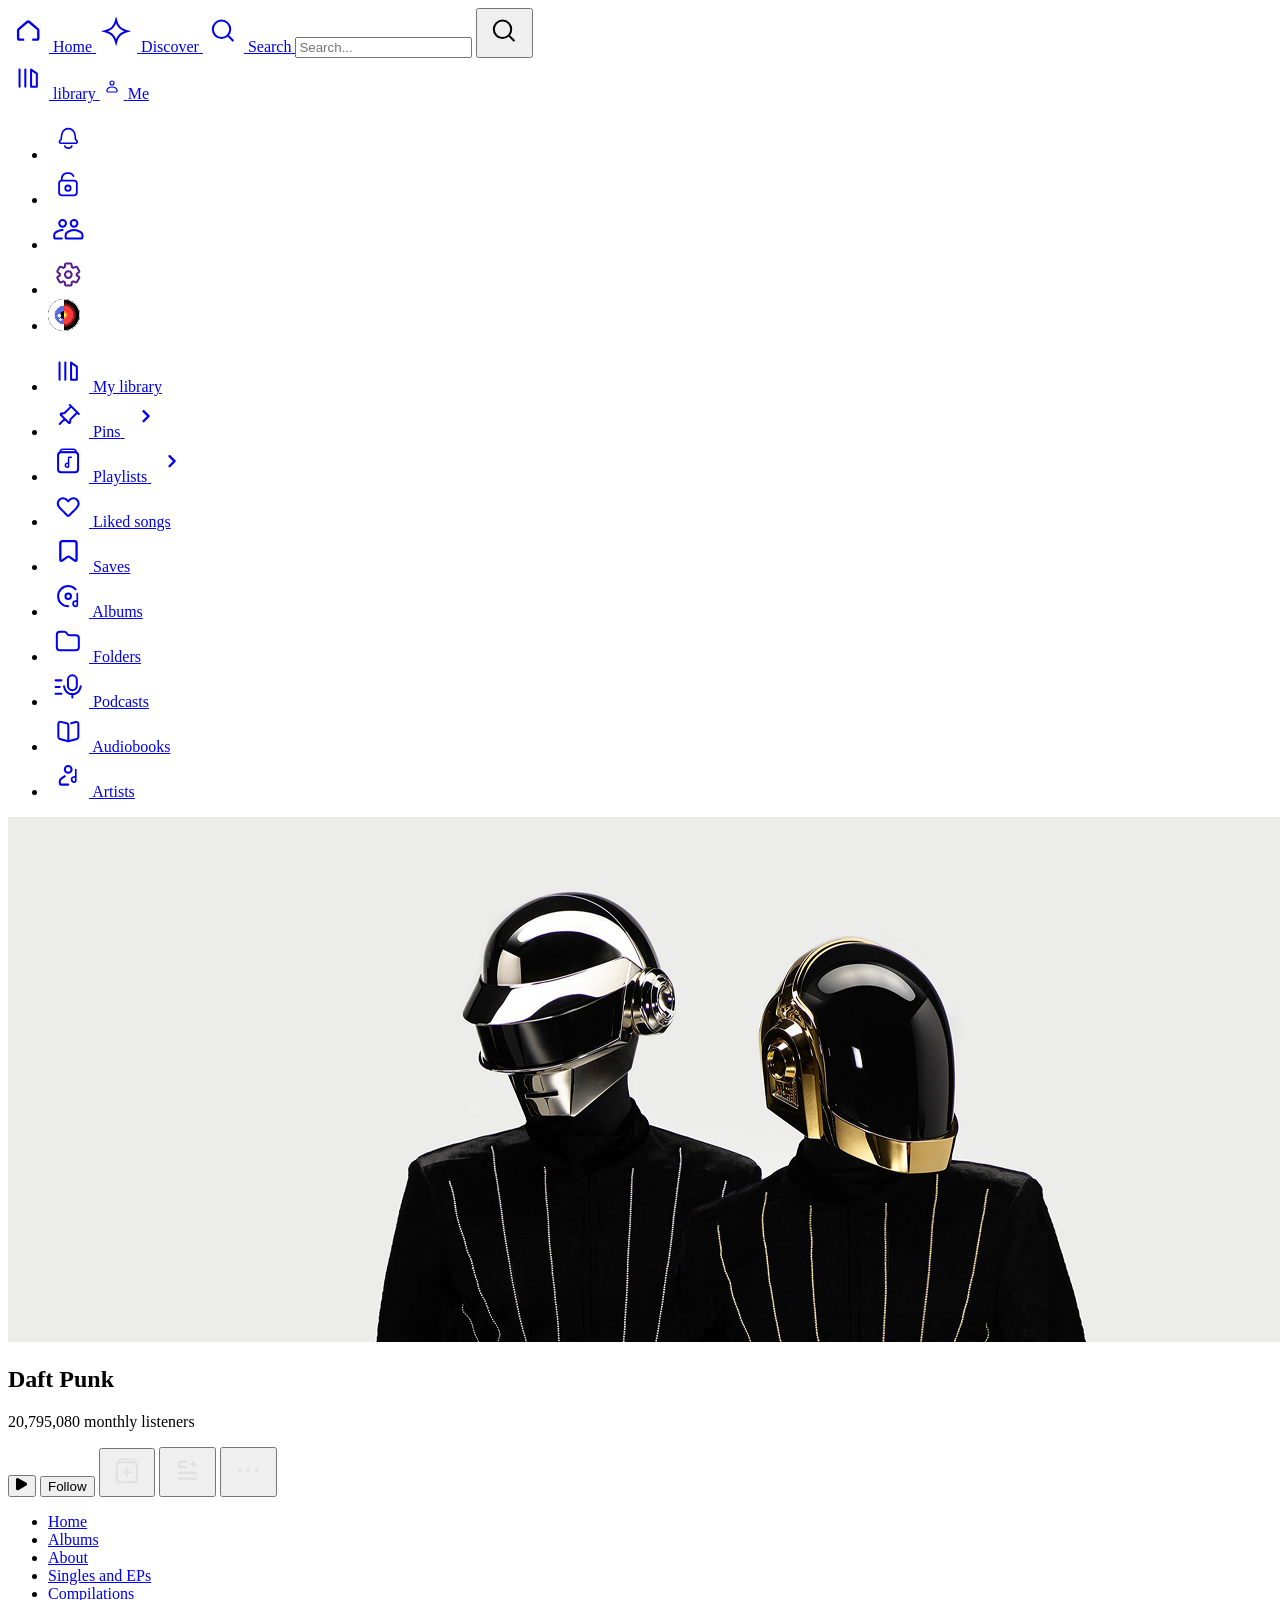
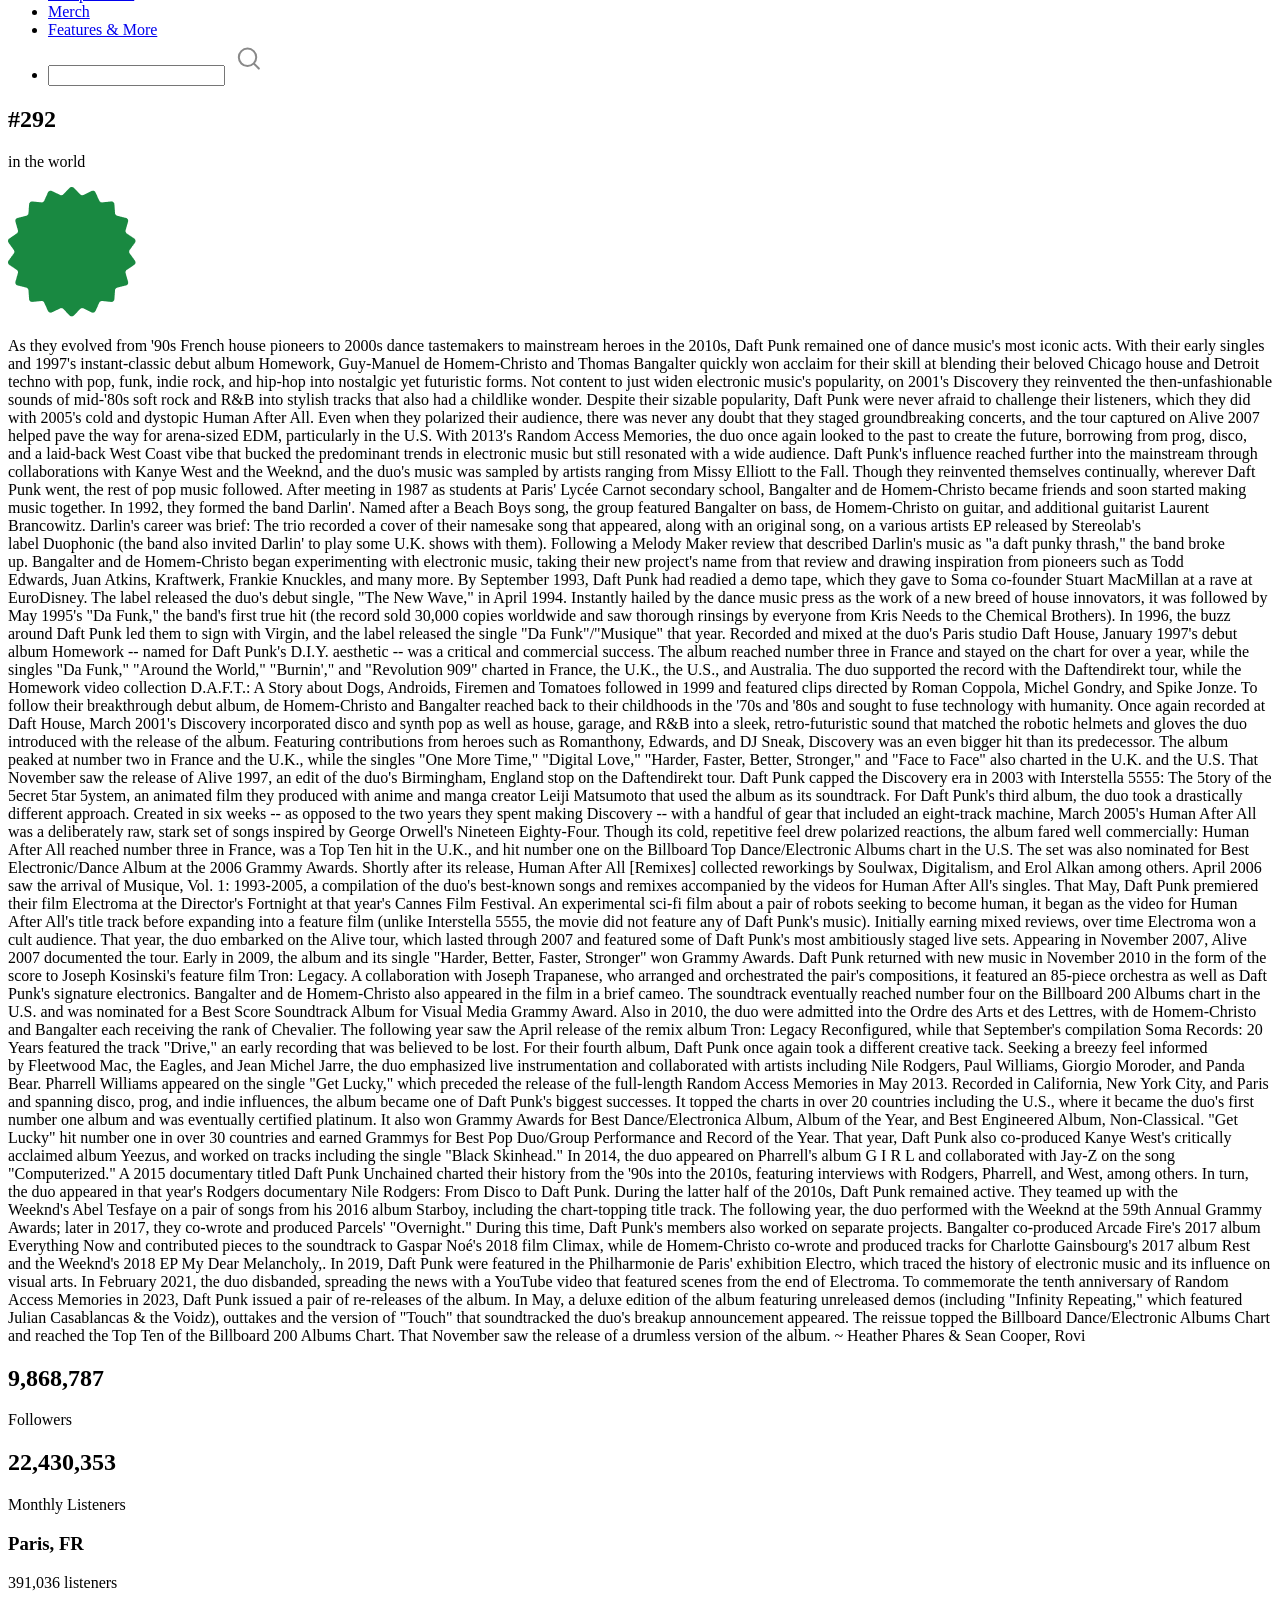
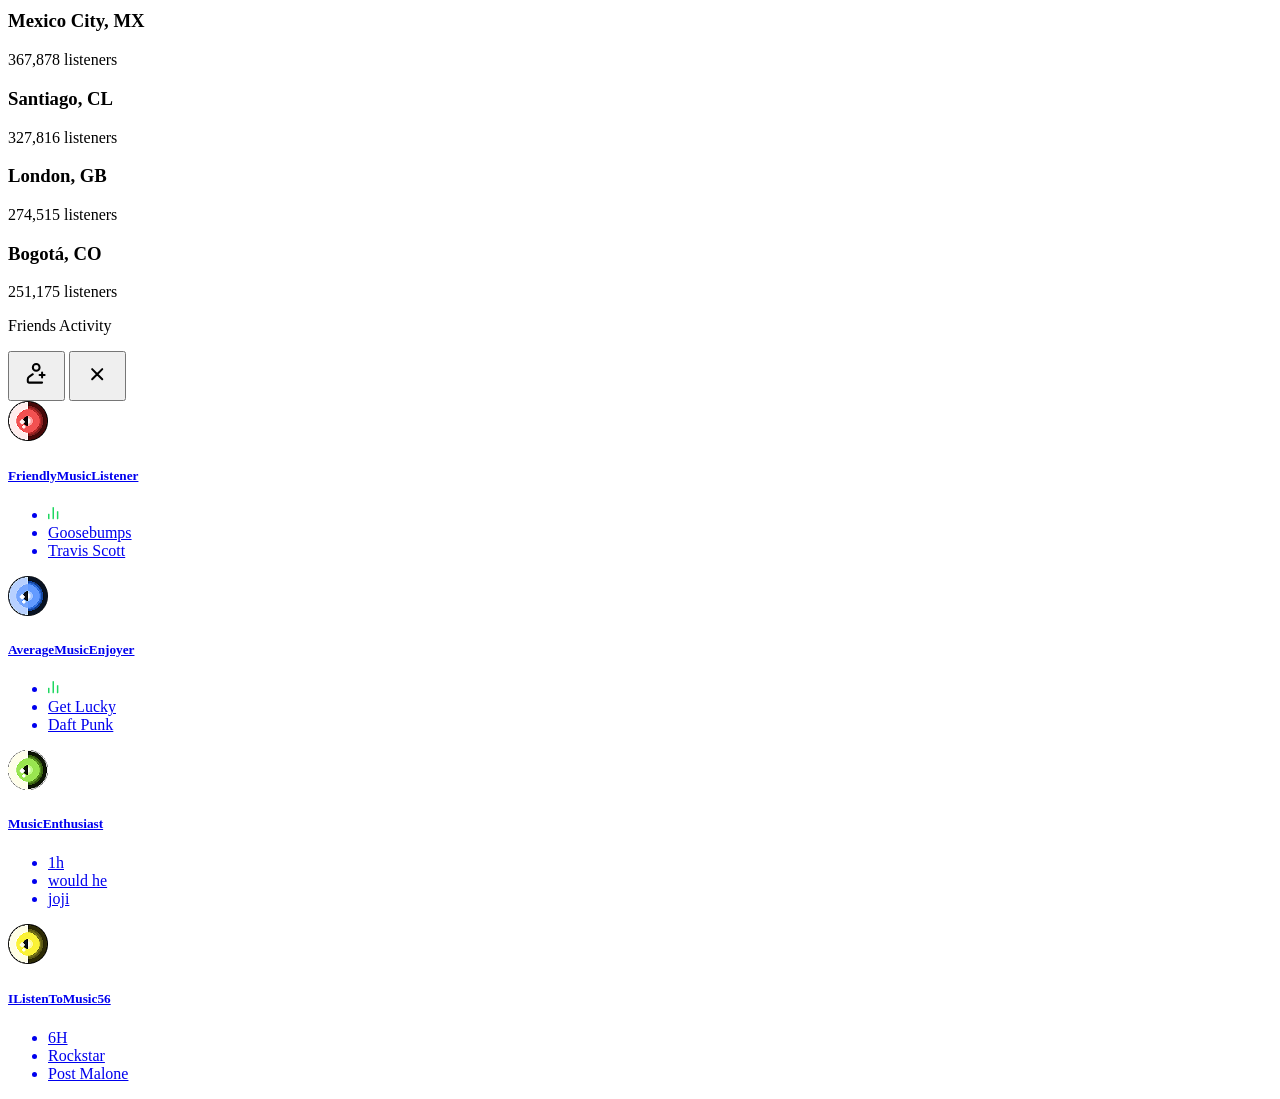
==== html/aboutartist.html @ c4fe7182 "feat: finished version of the artist page" ====
<!doctype html>
<html lang="en">
  <head>
    <meta charset="UTF-8" />
    <meta name="viewport" content="width=device-width, initial-scale=1.0" />
    <link rel="stylesheet" href="../css/styles.css" />
    <title>BugBusters-fy</title>
  </head>
  <body>
    <div class="pageLayout">
      <!-- *========header content start======= -->
      <header class="header">
        <nav class="header-wrapper">
          <div class="header-nav">
            <a class="active" href="../index.html">
              <svg
                width="41"
                height="41"
                viewBox="0 0 41 41"
                fill="none"
                xmlns="http://www.w3.org/2000/svg"
              >
                <path
                  d="M25.2567 28.6251H28.6243C29.5542 28.6251 30.308 27.8713 30.308 26.9414V19.4329C30.308 18.9376 30.09 18.4674 29.7119 18.1475L21.293 11.0238C20.6652 10.4926 19.7455 10.4926 19.1177 11.0238L10.6988 18.1475C10.3207 18.4674 10.1026 18.9376 10.1026 19.4329V26.9414C10.1026 27.8713 10.8565 28.6251 11.7864 28.6251H15.154"
                  stroke="currentColor"
                  stroke-width="2.3573"
                  stroke-linecap="round"
                  stroke-linejoin="round"
                />
              </svg>
              <span>Home</span>
            </a>
            <a href="#">
              <svg
                width="41"
                height="41"
                viewBox="0 0 41 41"
                fill="none"
                xmlns="http://www.w3.org/2000/svg"
              >
                <path
                  d="M20.5903 10.8229C21.8159 15.1881 25.2271 18.5993 29.5923 19.8249L31.3872 20.3288L29.5923 20.8327C25.2271 22.0583 21.8159 25.4695 20.5903 29.8346L20.0864 31.6296L19.5825 29.8346C18.357 25.4695 14.9457 22.0583 10.5806 20.8327L8.78564 20.3288L10.5806 19.8249C14.9457 18.5993 18.357 15.1881 19.5825 10.8229L20.0864 9.028L20.5903 10.8229Z"
                  stroke="currentColor"
                  stroke-width="2"
                />
              </svg>
              <span>Discover</span>
            </a>
            <a id="searchbar" class="searchbar" href="#">
              <svg
                width="41"
                height="41"
                viewBox="0 0 41 41"
                fill="none"
                xmlns="http://www.w3.org/2000/svg"
              >
                <path
                  d="M24.7356 24.3607C26.2732 22.7923 27.2213 20.6437 27.2213 18.2738C27.2213 13.4713 23.3281 9.57812 18.5256 9.57812C13.7232 9.57812 9.82999 13.4713 9.82999 18.2738C9.82999 23.0763 13.7232 26.9694 18.5256 26.9694C20.9582 26.9694 23.1574 25.9706 24.7356 24.3607ZM24.7356 24.3607L29.83 29.5781"
                  stroke="currentColor"
                  stroke-width="2.02054"
                  stroke-linecap="round"
                />
              </svg>

              <span class="mobile-search">Search</span>
            </a>

            <a id="searchbar-deskt" class="searchbar-deskt">
              <input
                id="search"
                name="search"
                type="search"
                placeholder="Search..."
              />
              <button class="search-button" type="button">
                <svg
                  width="41"
                  height="41"
                  viewBox="0 0 41 41"
                  fill="none"
                  xmlns="http://www.w3.org/2000/svg"
                >
                  <path
                    d="M24.7356 24.3607C26.2732 22.7923 27.2213 20.6437 27.2213 18.2738C27.2213 13.4713 23.3281 9.57812 18.5256 9.57812C13.7232 9.57812 9.82999 13.4713 9.82999 18.2738C9.82999 23.0763 13.7232 26.9694 18.5256 26.9694C20.9582 26.9694 23.1574 25.9706 24.7356 24.3607ZM24.7356 24.3607L29.83 29.5781"
                    stroke="currentColor"
                    stroke-width="2.02054"
                    stroke-linecap="round"
                  />
                </svg>
              </button>
            </a>
          </div>

          <div class="user-menu">
            <a class="library" href="#">
              <svg
                width="41"
                height="41"
                viewBox="0 0 41 41"
                fill="none"
                xmlns="http://www.w3.org/2000/svg"
              >
                <path
                  d="M11.562 11.5625V28.8493"
                  stroke="currentColor"
                  stroke-width="2.02054"
                  stroke-linecap="round"
                  stroke-linejoin="round"
                />
                <path
                  d="M17.3242 11.5625V28.8493"
                  stroke="currentColor"
                  stroke-width="2.02054"
                  stroke-linecap="round"
                  stroke-linejoin="round"
                />
                <path
                  d="M23.0865 28.8493V11.5625L28.8488 15.5518V28.8493H23.0865Z"
                  stroke="currentColor"
                  stroke-width="2.02054"
                  stroke-linecap="round"
                  stroke-linejoin="round"
                />
              </svg>
              <span>library</span>
            </a>

            <a href="#">
              <svg
                class="mobile-svg"
                width="24"
                height="24"
                viewBox="0 0 24 24"
                fill="none"
                xmlns="http://www.w3.org/2000/svg"
              >
                <path
                  d="M14 8C14 9.10457 13.1046 10 12 10C10.8954 10 10 9.10457 10 8C10 6.89543 10.8954 6 12 6C13.1046 6 14 6.89543 14 8Z"
                  stroke="currentColor"
                  stroke-width="1.2"
                />
                <path
                  d="M7.8906 13.4063L8.3359 13.1094C9.42098 12.386 10.6959 12 12 12C13.3041 12 14.579 12.386 15.6641 13.1094L16.1094 13.4063C16.6658 13.7772 17 14.4017 17 15.0704V16.0667C17 16.5821 16.5821 17 16.0667 17H12H7.93333C7.41787 17 7 16.5821 7 16.0667V15.0704C7 14.4017 7.3342 13.7772 7.8906 13.4063Z"
                  stroke="currentColor"
                  stroke-width="1.2"
                  stroke-linecap="round"
                  stroke-linejoin="round"
                />
              </svg>
              <span>Me</span>
            </a>
          </div>

          <div class="user-menu-deskt">
            <ul>
              <li class="navbar-notifications">
                <a href="#">
                  <svg
                    width="41"
                    height="41"
                    viewBox="0 0 41 41"
                    fill="none"
                    xmlns="http://www.w3.org/2000/svg"
                  >
                    <path
                      d="M27.8736 24.2741H12.8179C11.6282 24.2741 10.9784 22.8866 11.74 21.9727L12.9945 20.4673C13.2098 20.2088 13.3174 19.882 13.3141 19.5456C13.2934 17.4262 13.6655 9.54102 20.3457 9.54102C27.0259 9.54102 27.398 17.4262 27.3774 19.5456C27.3741 19.882 27.4816 20.2088 27.697 20.4673L28.9515 21.9727C29.7131 22.8866 29.0632 24.2741 27.8736 24.2741Z"
                      stroke="currentColor"
                      stroke-width="1.6838"
                      stroke-linecap="round"
                      stroke-linejoin="round"
                    />
                    <path
                      d="M16.8379 27.0801C16.8379 27.0801 17.5395 29.1848 20.3458 29.1848C23.1521 29.1848 23.8536 27.0801 23.8536 27.0801"
                      stroke="currentColor"
                      stroke-width="1.6838"
                      stroke-linecap="round"
                      stroke-linejoin="round"
                    />
                  </svg>
                </a>
              </li>
              <li>
                <a href="#">
                  <svg
                    width="41"
                    height="41"
                    viewBox="0 0 41 41"
                    fill="none"
                    xmlns="http://www.w3.org/2000/svg"
                  >
                    <path
                      d="M24.7338 12.4639C24.9425 12.9074 25.4713 13.0978 25.9148 12.889C26.3583 12.6803 26.5487 12.1515 26.3399 11.708L24.7338 12.4639ZM13.8048 16.1865C14.6809 16.0443 14.6809 16.0447 14.681 16.0451C14.681 16.0452 14.6811 16.0456 14.6811 16.0457C14.6812 16.0461 14.6812 16.0464 14.6812 16.0465C14.6813 16.0468 14.6813 16.0467 14.6812 16.0462C14.681 16.0451 14.6806 16.0424 14.68 16.0382C14.6787 16.0296 14.6766 16.0148 14.674 15.9941C14.6687 15.9526 14.6611 15.8877 14.6536 15.8029C14.6385 15.6328 14.6236 15.3846 14.6263 15.0851C14.6318 14.4798 14.7089 13.6967 14.9783 12.9307C15.2453 12.1715 15.6926 11.4504 16.4326 10.914C17.1704 10.3793 18.2742 9.97351 19.9514 9.97351V8.19836C17.9791 8.19836 16.4899 8.68016 15.3908 9.47676C14.2941 10.2717 13.661 11.3258 13.3037 12.3418C12.9488 13.3509 12.8578 14.3429 12.8512 15.069C12.8479 15.4352 12.866 15.7418 12.8854 15.96C12.8951 16.0693 12.9052 16.157 12.9132 16.2195C12.9172 16.2508 12.9207 16.2758 12.9234 16.2941C12.9247 16.3033 12.9259 16.3108 12.9267 16.3166C12.9272 16.3195 12.9276 16.3219 12.9279 16.324C12.9281 16.325 12.9282 16.3259 12.9283 16.3267C12.9284 16.3271 12.9285 16.3276 12.9285 16.3278C12.9286 16.3282 12.9287 16.3287 13.8048 16.1865ZM19.9514 9.97351C21.4562 9.97351 22.4981 10.3005 23.2263 10.7507C23.9524 11.1996 24.4245 11.8067 24.7338 12.4639L26.3399 11.708C25.9085 10.7913 25.2234 9.89837 24.1597 9.24076C23.0981 8.58443 21.7176 8.19836 19.9514 8.19836V9.97351Z"
                      fill="currentColor"
                    />
                    <path
                      d="M26.1644 16.6309H13.7384C12.2678 16.6309 11.0757 17.823 11.0757 19.2936V28.6131C11.0757 30.0837 12.2678 31.2758 13.7384 31.2758H26.1644C27.635 31.2758 28.8271 30.0837 28.8271 28.6131V19.2936C28.8271 17.823 27.635 16.6309 26.1644 16.6309Z"
                      stroke="currentColor"
                      stroke-width="1.77515"
                    />
                    <circle
                      cx="19.9514"
                      cy="24.1744"
                      r="2.66272"
                      stroke="currentColor"
                      stroke-width="1.77515"
                    />
                  </svg>
                </a>
              </li>
              <li>
                <a href="#">
                  <svg
                    width="41"
                    height="41"
                    viewBox="0 0 41 41"
                    fill="none"
                    xmlns="http://www.w3.org/2000/svg"
                  >
                    <path
                      d="M29.4 14.3129C29.4 16.1727 27.8923 17.6804 26.0324 17.6804C24.1726 17.6804 22.6649 16.1727 22.6649 14.3129C22.6649 12.453 24.1726 10.9453 26.0324 10.9453C27.8923 10.9453 29.4 12.453 29.4 14.3129Z"
                      stroke="currentColor"
                      stroke-width="2.02054"
                    />
                    <path
                      d="M19.1131 23.4167L19.8629 22.9168C21.6899 21.6988 23.8366 21.0488 26.0324 21.0488C28.2282 21.0488 30.3749 21.6988 32.202 22.9168L32.9518 23.4167C33.8886 24.0412 34.4513 25.0927 34.4513 26.2187V27.8962C34.4513 28.7641 33.7477 29.4677 32.8798 29.4677H26.0324H19.185C18.3171 29.4677 17.6135 28.7641 17.6135 27.8962V26.2187C17.6135 25.0927 18.1762 24.0412 19.1131 23.4167Z"
                      stroke="currentColor"
                      stroke-width="2.02054"
                      stroke-linecap="round"
                      stroke-linejoin="round"
                    />
                    <path
                      d="M17.9811 14.3129C17.9811 16.1727 16.4734 17.6804 14.6135 17.6804C12.7537 17.6804 11.246 16.1727 11.246 14.3129C11.246 12.453 12.7537 10.9453 14.6135 10.9453C16.4734 10.9453 17.9811 12.453 17.9811 14.3129Z"
                      stroke="currentColor"
                      stroke-width="2.02054"
                    />
                    <path
                      d="M14.6135 21.0488C12.4177 21.0488 10.271 21.6988 8.44398 22.9168L7.69419 23.4167C6.75734 24.0412 6.19461 25.0927 6.19461 26.2187V27.8962C6.19461 28.7641 6.89821 29.4677 7.76614 29.4677H13.8271"
                      stroke="currentColor"
                      stroke-width="2.02054"
                      stroke-linecap="round"
                      stroke-linejoin="round"
                    />
                  </svg>
                </a>
              </li>
              <li>
                <a href="">
                  <svg
                    width="41"
                    height="41"
                    viewBox="0 0 41 41"
                    fill="none"
                    xmlns="http://www.w3.org/2000/svg"
                  >
                    <path
                      d="M22.4407 31.5846H18.208C17.9258 31.5846 17.6812 31.493 17.4743 31.3096C17.2674 31.1263 17.1451 30.8971 17.1075 30.6221L16.7688 28.0646C16.5243 27.973 16.294 27.863 16.0781 27.7346C15.8613 27.6063 15.6495 27.4688 15.4426 27.3221L12.9876 28.3121C12.7242 28.4038 12.4608 28.413 12.1975 28.3396C11.9341 28.2663 11.7272 28.1105 11.5767 27.8721L9.48852 24.3246C9.33802 24.0863 9.29099 23.8296 9.34743 23.5546C9.40387 23.2796 9.54496 23.0596 9.7707 22.8946L11.8871 21.3271C11.8683 21.1988 11.8589 21.0749 11.8589 20.9553V20.2128C11.8589 20.094 11.8683 19.9705 11.8871 19.8421L9.7707 18.2746C9.54496 18.1096 9.40387 17.8896 9.34743 17.6146C9.29099 17.3396 9.33802 17.083 9.48852 16.8446L11.5767 13.2971C11.7084 13.0405 11.9104 12.8799 12.1828 12.8153C12.456 12.7515 12.7242 12.7655 12.9876 12.8571L15.4426 13.8471C15.6495 13.7005 15.8659 13.563 16.0916 13.4346C16.3173 13.3063 16.5431 13.1963 16.7688 13.1046L17.1075 10.5471C17.1451 10.2721 17.2674 10.043 17.4743 9.85964C17.6812 9.67631 17.9258 9.58464 18.208 9.58464H22.4407C22.7229 9.58464 22.9675 9.67631 23.1744 9.85964C23.3813 10.043 23.5036 10.2721 23.5412 10.5471L23.8798 13.1046C24.1244 13.1963 24.355 13.3063 24.5718 13.4346C24.7877 13.563 24.9992 13.7005 25.2061 13.8471L27.6611 12.8571C27.9245 12.7655 28.1878 12.7563 28.4512 12.8296C28.7146 12.903 28.9215 13.0588 29.072 13.2971L31.1602 16.8446C31.3107 17.083 31.3577 17.3396 31.3013 17.6146C31.2448 17.8896 31.1037 18.1096 30.878 18.2746L28.7616 19.8421C28.7804 19.9705 28.7898 20.094 28.7898 20.2128V20.9553C28.7898 21.0749 28.771 21.1988 28.7334 21.3271L30.8498 22.8946C31.0755 23.0596 31.2166 23.2796 31.273 23.5546C31.3295 23.8296 31.2824 24.0863 31.1319 24.3246L29.0438 27.8446C28.8933 28.083 28.6818 28.2436 28.4094 28.3264C28.1363 28.4086 27.868 28.4038 27.6047 28.3121L25.2061 27.3221C24.9992 27.4688 24.7828 27.6063 24.5571 27.7346C24.3313 27.863 24.1056 27.973 23.8798 28.0646L23.5412 30.6221C23.5036 30.8971 23.3813 31.1263 23.1744 31.3096C22.9675 31.493 22.7229 31.5846 22.4407 31.5846Z"
                      stroke="currentColor"
                      stroke-width="2"
                    />
                    <circle
                      cx="20.3243"
                      cy="20.5848"
                      r="3.34783"
                      stroke="currentColor"
                      stroke-width="2"
                    />
                  </svg>
                </a>
              </li>
              <li>
                <a href="#"
                  ><img
                    src="../assets/images/Sprite-0002 1.png"
                    alt="profile logo"
                /></a>
              </li>
            </ul>
          </div>
        </nav>
      </header>

      <!-- *header section end -->

      <!-- *Main navigation section start -->

      <aside class="sideNavbar">
        <nav>
          <ul>
            <li>
              <a href="#" class="my-library">
                <svg
                  width="41"
                  height="41"
                  viewBox="0 0 41 41"
                  fill="none"
                  xmlns="http://www.w3.org/2000/svg"
                >
                  <path
                    d="M11.562 11.5625V28.8493"
                    stroke="currentColor"
                    stroke-width="2.02054"
                    stroke-linecap="round"
                    stroke-linejoin="round"
                  />
                  <path
                    d="M17.3242 11.5625V28.8493"
                    stroke="currentColor"
                    stroke-width="2.02054"
                    stroke-linecap="round"
                    stroke-linejoin="round"
                  />
                  <path
                    d="M23.0865 28.8493V11.5625L28.8488 15.5518V28.8493H23.0865Z"
                    stroke="currentColor"
                    stroke-width="2.02054"
                    stroke-linecap="round"
                    stroke-linejoin="round"
                  />
                </svg>
                <span>My library</span>
              </a>
            </li>
            <li>
              <a href="#" class="Pins">
                <svg
                  width="41"
                  height="41"
                  viewBox="0 0 41 41"
                  fill="none"
                  xmlns="http://www.w3.org/2000/svg"
                >
                  <path
                    d="M29.3209 16.4258L30.8388 17.9436M29.3209 16.4258L22.6206 23.1262C22.4974 23.2493 22.4191 23.4101 22.3981 23.5829L22.0634 26.3362C21.9851 26.9808 21.1987 27.2521 20.7395 26.7929L16.811 22.8644M29.3209 16.4258L23.2496 10.3544M21.7318 8.8366L23.2496 10.3544M23.2496 10.3544L16.5492 17.0548C16.4261 17.1779 16.2653 17.2562 16.0925 17.2773L13.3392 17.6119C12.6946 17.6903 12.4233 18.4767 12.8824 18.9358L16.811 22.8644M16.811 22.8644L11.6432 28.0322"
                    stroke="currentColor"
                    stroke-width="2"
                    stroke-linecap="round"
                    stroke-linejoin="round"
                  />
                </svg>
                <span>Pins</span>
                <svg
                  width="41"
                  height="41"
                  viewBox="0 0 41 41"
                  fill="none"
                  xmlns="http://www.w3.org/2000/svg"
                >
                  <path
                    d="M18.5216 25.2578L23.5729 20.2065L18.5216 15.1551"
                    stroke="currentColor"
                    stroke-width="2.3573"
                    stroke-linecap="round"
                    stroke-linejoin="round"
                  />
                </svg>
              </a>
            </li>
            <li>
              <a href="#" class="playlists">
                <svg
                  width="41"
                  height="41"
                  viewBox="0 0 41 41"
                  fill="none"
                  xmlns="http://www.w3.org/2000/svg"
                >
                  <rect
                    width="20"
                    height="20"
                    rx="3"
                    transform="matrix(1 0 0 -1 10.0757 31.3301)"
                    stroke="currentColor"
                    stroke-width="2"
                    stroke-linejoin="round"
                  />
                  <path
                    d="M12.0757 11.3301H28.0757C28.0757 9.67322 26.7325 8.33008 25.0757 8.33008H15.0757C13.4188 8.33008 12.0757 9.67322 12.0757 11.3301Z"
                    stroke="currentColor"
                    stroke-width="1.5"
                    stroke-linejoin="round"
                  />
                  <path
                    d="M20.5883 22.286V16.9551C20.5883 16.6099 20.8681 16.3301 21.2133 16.3301H23.3297M20.5883 22.286V25.303C20.5883 25.8578 20.1944 26.3413 19.6397 26.3289C18.6777 26.3075 17.3297 25.9738 17.3297 24.2713C17.3297 21.6242 20.5883 22.286 20.5883 22.286Z"
                    stroke="currentColor"
                    stroke-width="1.5"
                    stroke-linecap="round"
                    stroke-linejoin="round"
                  />
                </svg>
                <span>Playlists</span>

                <svg
                  width="41"
                  height="41"
                  viewBox="0 0 41 41"
                  fill="none"
                  xmlns="http://www.w3.org/2000/svg"
                >
                  <path
                    d="M18.5216 25.2578L23.5729 20.2065L18.5216 15.1551"
                    stroke="currentColor"
                    stroke-width="2.3573"
                    stroke-linecap="round"
                    stroke-linejoin="round"
                  />
                </svg>
              </a>
            </li>

            <li>
              <a href="#" class="liked-songs">
                <svg
                  width="41"
                  height="41"
                  viewBox="0 0 41 41"
                  fill="none"
                  xmlns="http://www.w3.org/2000/svg"
                >
                  <path
                    d="M22.0692 13.5685L20.2054 15.3745L18.3415 13.5685C16.3872 11.6749 13.252 11.7794 11.4282 13.7991C9.65841 15.7589 9.41476 18.6943 11.0173 20.793C11.2143 21.0509 11.4079 21.2979 11.5922 21.524C12.7586 22.9549 15.3036 25.4539 16.5788 26.7949C17.5209 27.7857 18.3677 28.6121 19.0057 29.214C19.6794 29.8496 20.7193 29.8357 21.3943 29.2014C22.5707 28.0961 24.3746 26.3743 25.6453 25.0379C26.9204 23.6969 27.6521 22.9549 28.8186 21.524C29.0028 21.2979 29.1965 21.0509 29.3934 20.793C30.996 18.6943 30.7523 15.7589 28.9826 13.7991C27.1587 11.7794 24.0236 11.6749 22.0692 13.5685Z"
                    stroke="currentColor"
                    stroke-width="2.02054"
                    stroke-linecap="round"
                    stroke-linejoin="round"
                  />
                </svg>
                <span>Liked songs</span>
              </a>
            </li>
            <li>
              <a href="#" class="saves">
                <svg
                  width="41"
                  height="41"
                  viewBox="0 0 41 41"
                  fill="none"
                  xmlns="http://www.w3.org/2000/svg"
                >
                  <path
                    d="M12.3243 12.4017V28.7055C12.3243 29.6489 13.3907 30.1977 14.1583 29.6493L19.095 26.1232C19.9016 25.5471 20.985 25.5471 21.7916 26.1232L26.7283 29.6493C27.4959 30.1977 28.5623 29.6489 28.5623 28.7055V12.4017C28.5623 11.1206 27.5237 10.082 26.2426 10.082H14.644C13.3629 10.082 12.3243 11.1206 12.3243 12.4017Z"
                    stroke="currentColor"
                    stroke-width="2.3197"
                  />
                </svg>
                <span>Saves</span>
              </a>
            </li>
            <li>
              <a href="#" class="albums">
                <svg
                  width="41"
                  height="41"
                  viewBox="0 0 41 41"
                  fill="none"
                  xmlns="http://www.w3.org/2000/svg"
                >
                  <circle
                    cx="20.2054"
                    cy="20.2065"
                    r="2.75528"
                    stroke="currentColor"
                    stroke-width="2.02054"
                  />
                  <path
                    d="M20.2053 30.3089C14.6257 30.3089 10.1026 25.7858 10.1026 20.2062C10.1026 14.6267 14.6257 10.1035 20.2053 10.1035C23.1179 10.1035 25.7427 11.3361 27.5864 13.3081"
                    stroke="currentColor"
                    stroke-width="2.02054"
                    stroke-linecap="round"
                  />
                  <path
                    d="M29.2959 17.5801V25.1571M29.2959 25.1571V28.9201C29.2959 29.6692 28.7624 30.3226 28.0136 30.299C26.7754 30.26 25.0864 29.8159 25.0864 27.6828C25.0864 24.3152 29.2959 25.1571 29.2959 25.1571Z"
                    stroke="currentColor"
                    stroke-width="1.68378"
                    stroke-linecap="round"
                    stroke-linejoin="round"
                  />
                </svg>
                <span>Albums</span>
              </a>
            </li>
            <li>
              <a href="#" class="folders">
                <svg
                  width="41"
                  height="41"
                  viewBox="0 0 41 41"
                  fill="none"
                  xmlns="http://www.w3.org/2000/svg"
                >
                  <path
                    d="M30.8324 26.3301C30.8324 27.9869 29.4893 29.3301 27.8324 29.3301H11.8324C10.1755 29.3301 8.8324 27.9869 8.8324 26.3301V14.1301V13.8301C8.8324 12.1732 10.1755 10.8301 11.8324 10.8301H16.192C17.2142 10.8301 18.166 11.3505 18.7177 12.2111L19.0625 12.7491C19.6142 13.6096 20.566 14.1301 21.5882 14.1301H27.8324C29.4893 14.1301 30.8324 15.4732 30.8324 17.1301V26.3301Z"
                    stroke="currentColor"
                    stroke-width="2"
                    stroke-linejoin="round"
                  />
                </svg>
                <span>Folders</span>
              </a>
            </li>
            <li>
              <a href="#" class="podcasts">
                <svg
                  width="41"
                  height="41"
                  viewBox="0 0 41 41"
                  fill="none"
                  xmlns="http://www.w3.org/2000/svg"
                >
                  <path
                    d="M19.9314 13.7771V19.7066C19.9314 22.1626 21.9224 24.1536 24.3785 24.1536C26.8345 24.1536 28.8255 22.1626 28.8255 19.7066V18.7183V13.7771C28.8255 11.3211 26.8345 9.33008 24.3785 9.33008C21.9224 9.33008 19.9314 11.3211 19.9314 13.7771Z"
                    stroke="currentColor"
                    stroke-width="2.016"
                    stroke-linecap="round"
                  />
                  <path
                    d="M15.9784 20.2012C15.9784 20.2012 16.9666 28.1071 24.3784 28.1071M24.3784 28.1071C31.7902 28.1071 32.7784 20.2012 32.7784 20.2012M24.3784 28.1071V31.5659"
                    stroke="currentColor"
                    stroke-width="2.016"
                    stroke-linecap="round"
                  />
                  <path
                    d="M7.57837 14.3711H13.4584"
                    stroke="currentColor"
                    stroke-width="2.016"
                    stroke-linecap="round"
                  />
                  <path
                    d="M7.57837 21.0898H11.7784"
                    stroke="currentColor"
                    stroke-width="2.016"
                    stroke-linecap="round"
                  />
                  <path
                    d="M7.57837 27.8105H13.4584"
                    stroke="currentColor"
                    stroke-width="2.016"
                    stroke-linecap="round"
                  />
                </svg>
                <span>Podcasts</span>
              </a>
            </li>
            <li>
              <a href="#" class="audiobooks">
                <svg
                  width="41"
                  height="41"
                  viewBox="0 0 41 41"
                  fill="none"
                  xmlns="http://www.w3.org/2000/svg"
                >
                  <path
                    d="M20.3297 30.3301L11.7921 27.9475C10.9276 27.7062 10.3297 26.9186 10.3297 26.0211V12.8486C10.3297 11.561 11.5286 10.6089 12.7827 10.9006L18.7827 12.2959C19.6886 12.5066 20.3297 13.3139 20.3297 14.2439V30.3301ZM20.3297 30.3301L28.8673 27.9475C29.7318 27.7062 30.3297 26.9186 30.3297 26.0211V12.9126C30.3297 11.6049 29.0954 10.649 27.8294 10.9762L23.1297 12.1905"
                    stroke="currentColor"
                    stroke-width="2"
                    stroke-linecap="round"
                    stroke-linejoin="round"
                  />
                </svg>
                <span>Audiobooks</span>
              </a>
            </li>
            <li>
              <a href="#" class="artists">
                <svg
                  width="41"
                  height="41"
                  viewBox="0 0 41 41"
                  fill="none"
                  xmlns="http://www.w3.org/2000/svg"
                >
                  <path
                    d="M23.573 13.4691C23.573 15.329 22.0653 16.8367 20.2055 16.8367C18.3456 16.8367 16.8379 15.329 16.8379 13.4691C16.8379 11.6093 18.3456 10.1016 20.2055 10.1016C22.0653 10.1016 23.573 11.6093 23.573 13.4691Z"
                    stroke="currentColor"
                    stroke-width="2.02054"
                  />
                  <path
                    d="M16.8379 20.2051L13.2861 22.5729C12.3493 23.1975 11.7866 24.249 11.7866 25.3749V27.0525C11.7866 27.9204 12.4902 28.624 13.3581 28.624H20.2055"
                    stroke="currentColor"
                    stroke-width="2.02054"
                    stroke-linecap="round"
                    stroke-linejoin="round"
                  />
                  <path
                    d="M27.7825 13.4688V21.0458M27.7825 21.0458V24.8088C27.7825 25.5579 27.249 26.2113 26.5003 26.1877C25.262 26.1487 23.5731 25.7046 23.5731 23.5715C23.5731 20.2039 27.7825 21.0458 27.7825 21.0458Z"
                    stroke="currentColor"
                    stroke-width="1.68378"
                    stroke-linecap="round"
                    stroke-linejoin="round"
                  />
                </svg>
                <span>Artists</span>
              </a>
            </li>
          </ul>
        </nav>
      </aside>

      <!-- *Main navigation section end -->

      <!-- *library page start -->

      <main class="main">
        <div class="main-container">
          <section class="hero-section">
            <img
              src="../assets/images/artist page files/main background.png"
              alt="background image"
            />
            <div class="hero-heading">
              <h1>Daft Punk</h1>
              <p>20,795,080 monthly listeners</p>
            </div>
            <div class="hero-nav">
              <button class="play-btn">
                <svg
                  width="12"
                  height="13"
                  viewBox="0 0 12 13"
                  fill="none"
                  xmlns="http://www.w3.org/2000/svg"
                >
                  <path
                    d="M10.3319 4.84719C11.3523 5.43636 11.3523 6.90929 10.3319 7.49846L2.29562 12.1382C1.27514 12.7274 -0.000448849 11.9909 -0.000448798 10.8126L-0.000448392 1.5331C-0.000448341 0.354755 1.27515 -0.381708 2.29562 0.207463L10.3319 4.84719Z"
                    fill="black"
                  />
                </svg>
              </button>
              <button class="follow-btn">Follow</button>
              <button class="plus-btn">
                <svg
                  width="40"
                  height="40"
                  viewBox="0 0 40 40"
                  fill="none"
                  xmlns="http://www.w3.org/2000/svg"
                >
                  <rect
                    width="20"
                    height="20"
                    rx="3"
                    transform="matrix(1 0 0 -1 9.82715 31.3298)"
                    stroke="#E0E0E0"
                    stroke-width="2"
                    stroke-linejoin="round"
                  />
                  <path
                    d="M11.8271 11.3298H27.8271C27.8271 9.67298 26.484 8.32983 24.8271 8.32983H14.8271C13.1703 8.32983 11.8271 9.67298 11.8271 11.3298Z"
                    stroke="#E0E0E0"
                    stroke-width="1.5"
                    stroke-linejoin="round"
                  />
                  <path
                    d="M15.8271 21.3298H19.8271M23.8271 21.3298H19.8271M19.8271 21.3298V17.3298M19.8271 21.3298V25.3298"
                    stroke="#E0E0E0"
                    stroke-width="2.02054"
                    stroke-linecap="round"
                    stroke-linejoin="round"
                  />
                </svg>
              </button>
              <button class="queue-btn">
                <svg
                  width="41"
                  height="41"
                  viewBox="0 0 41 41"
                  fill="none"
                  xmlns="http://www.w3.org/2000/svg"
                >
                  <path
                    d="M19.3632 11.7866H14.5924C13.0426 11.7866 11.7861 13.043 11.7861 14.5929C11.7861 16.1428 13.0426 17.3992 14.5924 17.3992H19.3632"
                    stroke="#E0E0E0"
                    stroke-width="2.3573"
                    stroke-linecap="round"
                  />
                  <path
                    d="M11.7861 23.0117L28.624 23.0117"
                    stroke="#E0E0E0"
                    stroke-width="2.3573"
                    stroke-linecap="round"
                    stroke-linejoin="round"
                  />
                  <path
                    d="M11.7861 28.6245L28.624 28.6245"
                    stroke="#E0E0E0"
                    stroke-width="2.3573"
                    stroke-linecap="round"
                    stroke-linejoin="round"
                  />
                  <path
                    d="M23.5732 14.3123H26.0989M28.6246 14.3123H26.0989M26.0989 14.3123V11.7866M26.0989 14.3123V16.838"
                    stroke="#E0E0E0"
                    stroke-width="2.02054"
                    stroke-linecap="round"
                    stroke-linejoin="round"
                  />
                </svg>
              </button>
              <button class="more-btn">
                <svg
                  width="41"
                  height="41"
                  viewBox="0 0 41 41"
                  fill="none"
                  xmlns="http://www.w3.org/2000/svg"
                >
                  <circle
                    cx="11.7865"
                    cy="20.2072"
                    r="1.68378"
                    fill="#E0E0E0"
                  />
                  <circle
                    cx="20.2054"
                    cy="20.2072"
                    r="1.68378"
                    fill="#E0E0E0"
                  />
                  <circle
                    cx="28.6242"
                    cy="20.2072"
                    r="1.68378"
                    fill="#E0E0E0"
                  />
                </svg>
              </button>
            </div>
          </section>

          <!-- ! Hero section content end -->
          <!-- ! main navigation section start -->
          <section class="artist-home">
            <nav class="main-nav">
              <ul class="navigation">
                <li>
                  <a href="#"><span>Home</span></a>
                </li>
                <li><a href="#" class="">Albums</a></li>
                <li><a href="#" class="">About</a></li>
                <li><a href="#" class="">Singles and EPs</a></li>
                <li><a href="#" class="">Compilations</a></li>
                <li><a href="#" class="">Merch</a></li>

                <li><a href="#" class="">Features & More</a></li>
                <li class="searchbox">
                  <input
                    type="text"
                    id="searching"
                    name="search"
                    placeholder=""
                  />
                  <svg
                    width="41"
                    height="41"
                    viewBox="0 0 41 41"
                    fill="none"
                    xmlns="http://www.w3.org/2000/svg"
                  >
                    <path
                      d="M24.7357 24.361C26.2733 22.7925 27.2214 20.644 27.2214 18.274C27.2214 13.4715 23.3282 9.57837 18.5257 9.57837C13.7233 9.57837 9.83008 13.4715 9.83008 18.274C9.83008 23.0765 13.7233 26.9697 18.5257 26.9697C20.9582 26.9697 23.1575 25.9709 24.7357 24.361ZM24.7357 24.361L29.8301 29.5784"
                      stroke="#898989"
                      stroke-width="2.02054"
                      stroke-linecap="round"
                    />
                  </svg>
                </li>
              </ul>
            </nav>

            <!--!track list container with tables starts here -->

            <div class="main-content-wrapper">
              <div class="badge">
                <div class="badge-text">
                  <h2>#292</h2>
                  <p>in the world</p>
                </div>
                <img
                  src="../assets/images/artist page files/Star 3.png"
                  alt="badge image"
                />
              </div>

              <div class="info">
                <p>
                  As they evolved from '90s French house pioneers to 2000s dance
                  tastemakers to mainstream heroes in the 2010s, Daft Punk
                  remained one of dance music's most iconic acts. With their
                  early singles and 1997's instant-classic debut album Homework,
                  Guy-Manuel de Homem-Christo and Thomas Bangalter quickly won
                  acclaim for their skill at blending their beloved Chicago
                  house and Detroit techno with pop, funk, indie rock, and
                  hip-hop into nostalgic yet futuristic forms. Not content to
                  just widen electronic music's popularity, on 2001's Discovery
                  they reinvented the then-unfashionable sounds of mid-'80s soft
                  rock and R&B into stylish tracks that also had a childlike
                  wonder. Despite their sizable popularity, Daft Punk were never
                  afraid to challenge their listeners, which they did with
                  2005's cold and dystopic Human After All. Even when they
                  polarized their audience, there was never any doubt that they
                  staged groundbreaking concerts, and the tour captured on Alive
                  2007 helped pave the way for arena-sized EDM, particularly in
                  the U.S. With 2013's Random Access Memories, the duo once
                  again looked to the past to create the future, borrowing from
                  prog, disco, and a laid-back West Coast vibe that bucked the
                  predominant trends in electronic music but still resonated
                  with a wide audience. Daft Punk's influence reached further
                  into the mainstream through collaborations with Kanye
                  West and the Weeknd, and the duo's music was sampled by
                  artists ranging from Missy Elliott to the Fall. Though they
                  reinvented themselves continually, wherever Daft Punk went,
                  the rest of pop music followed. After meeting in 1987 as
                  students at Paris' Lycée Carnot secondary
                  school, Bangalter and de Homem-Christo became friends and soon
                  started making music together. In 1992, they formed the band
                  Darlin'. Named after a Beach Boys song, the group
                  featured Bangalter on bass, de Homem-Christo on guitar, and
                  additional guitarist Laurent Brancowitz. Darlin's career was
                  brief: The trio recorded a cover of their namesake song that
                  appeared, along with an original song, on a various artists EP
                  released by Stereolab's label Duophonic (the band also invited
                  Darlin' to play some U.K. shows with them). Following a Melody
                  Maker review that described Darlin's music as "a daft punky
                  thrash," the band broke up. Bangalter and de Homem-Christo
                  began experimenting with electronic music, taking their new
                  project's name from that review and drawing inspiration from
                  pioneers such as Todd Edwards, Juan Atkins, Kraftwerk, Frankie
                  Knuckles, and many more. By September 1993, Daft Punk had
                  readied a demo tape, which they gave to Soma co-founder Stuart
                  MacMillan at a rave at EuroDisney. The label released the
                  duo's debut single, "The New Wave," in April 1994. Instantly
                  hailed by the dance music press as the work of a new breed of
                  house innovators, it was followed by May 1995's "Da Funk," the
                  band's first true hit (the record sold 30,000 copies worldwide
                  and saw thorough rinsings by everyone from Kris Needs to the
                  Chemical Brothers). In 1996, the buzz around Daft Punk led
                  them to sign with Virgin, and the label released the single
                  "Da Funk"/"Musique" that year. Recorded and mixed at the duo's
                  Paris studio Daft House, January 1997's debut album Homework
                  -- named for Daft Punk's D.I.Y. aesthetic -- was a critical
                  and commercial success. The album reached number three in
                  France and stayed on the chart for over a year, while the
                  singles "Da Funk," "Around the World," "Burnin'," and
                  "Revolution 909" charted in France, the U.K., the U.S., and
                  Australia. The duo supported the record with the Daftendirekt
                  tour, while the Homework video collection D.A.F.T.: A Story
                  about Dogs, Androids, Firemen and Tomatoes followed in 1999
                  and featured clips directed by Roman Coppola, Michel Gondry,
                  and Spike Jonze. To follow their breakthrough debut album, de
                  Homem-Christo and Bangalter reached back to their childhoods
                  in the '70s and '80s and sought to fuse technology with
                  humanity. Once again recorded at Daft House, March 2001's
                  Discovery incorporated disco and synth pop as well as house,
                  garage, and R&B into a sleek, retro-futuristic sound that
                  matched the robotic helmets and gloves the duo introduced with
                  the release of the album. Featuring contributions from heroes
                  such as Romanthony, Edwards, and DJ Sneak, Discovery was an
                  even bigger hit than its predecessor. The album peaked at
                  number two in France and the U.K., while the singles "One More
                  Time," "Digital Love," "Harder, Faster, Better, Stronger," and
                  "Face to Face" also charted in the U.K. and the U.S. That
                  November saw the release of Alive 1997, an edit of the duo's
                  Birmingham, England stop on the Daftendirekt tour. Daft Punk
                  capped the Discovery era in 2003 with Interstella 5555: The
                  5tory of the 5ecret 5tar 5ystem, an animated film they
                  produced with anime and manga creator Leiji Matsumoto that
                  used the album as its soundtrack. For Daft Punk's third album,
                  the duo took a drastically different approach. Created in six
                  weeks -- as opposed to the two years they spent making
                  Discovery -- with a handful of gear that included an
                  eight-track machine, March 2005's Human After All was a
                  deliberately raw, stark set of songs inspired by George
                  Orwell's Nineteen Eighty-Four. Though its cold, repetitive
                  feel drew polarized reactions, the album fared well
                  commercially: Human After All reached number three in France,
                  was a Top Ten hit in the U.K., and hit number one on the
                  Billboard Top Dance/Electronic Albums chart in the U.S. The
                  set was also nominated for Best Electronic/Dance Album at the
                  2006 Grammy Awards. Shortly after its release, Human After All
                  [Remixes] collected reworkings by Soulwax, Digitalism,
                  and Erol Alkan among others. April 2006 saw the arrival of
                  Musique, Vol. 1: 1993-2005, a compilation of the duo's
                  best-known songs and remixes accompanied by the videos for
                  Human After All's singles. That May, Daft Punk premiered their
                  film Electroma at the Director's Fortnight at that year's
                  Cannes Film Festival. An experimental sci-fi film about a pair
                  of robots seeking to become human, it began as the video for
                  Human After All's title track before expanding into a feature
                  film (unlike Interstella 5555, the movie did not feature any
                  of Daft Punk's music). Initially earning mixed reviews, over
                  time Electroma won a cult audience. That year, the duo
                  embarked on the Alive tour, which lasted through 2007 and
                  featured some of Daft Punk's most ambitiously staged live
                  sets. Appearing in November 2007, Alive 2007 documented the
                  tour. Early in 2009, the album and its single "Harder, Better,
                  Faster, Stronger" won Grammy Awards. Daft Punk returned with
                  new music in November 2010 in the form of the score to Joseph
                  Kosinski's feature film Tron: Legacy. A collaboration
                  with Joseph Trapanese, who arranged and orchestrated the
                  pair's compositions, it featured an 85-piece orchestra as well
                  as Daft Punk's signature electronics. Bangalter and de
                  Homem-Christo also appeared in the film in a brief cameo. The
                  soundtrack eventually reached number four on the Billboard 200
                  Albums chart in the U.S. and was nominated for a Best Score
                  Soundtrack Album for Visual Media Grammy Award. Also in 2010,
                  the duo were admitted into the Ordre des Arts et des Lettres,
                  with de Homem-Christo and Bangalter each receiving the rank of
                  Chevalier. The following year saw the April release of the
                  remix album Tron: Legacy Reconfigured, while that September's
                  compilation Soma Records: 20 Years featured the track "Drive,"
                  an early recording that was believed to be lost. For their
                  fourth album, Daft Punk once again took a different creative
                  tack. Seeking a breezy feel informed by Fleetwood Mac, the
                  Eagles, and Jean Michel Jarre, the duo emphasized live
                  instrumentation and collaborated with artists including Nile
                  Rodgers, Paul Williams, Giorgio Moroder, and Panda
                  Bear. Pharrell Williams appeared on the single "Get Lucky,"
                  which preceded the release of the full-length Random Access
                  Memories in May 2013. Recorded in California, New York City,
                  and Paris and spanning disco, prog, and indie influences, the
                  album became one of Daft Punk's biggest successes. It topped
                  the charts in over 20 countries including the U.S., where it
                  became the duo's first number one album and was eventually
                  certified platinum. It also won Grammy Awards for Best
                  Dance/Electronica Album, Album of the Year, and Best
                  Engineered Album, Non-Classical. "Get Lucky" hit number one in
                  over 30 countries and earned Grammys for Best Pop Duo/Group
                  Performance and Record of the Year. That year, Daft Punk also
                  co-produced Kanye West's critically acclaimed album Yeezus,
                  and worked on tracks including the single "Black Skinhead." In
                  2014, the duo appeared on Pharrell's album G I R L and
                  collaborated with Jay-Z on the song "Computerized." A 2015
                  documentary titled Daft Punk Unchained charted their history
                  from the '90s into the 2010s, featuring interviews
                  with Rodgers, Pharrell, and West, among others. In turn, the
                  duo appeared in that year's Rodgers documentary Nile Rodgers:
                  From Disco to Daft Punk. During the latter half of the 2010s,
                  Daft Punk remained active. They teamed up with the
                  Weeknd's Abel Tesfaye on a pair of songs from his 2016 album
                  Starboy, including the chart-topping title track. The
                  following year, the duo performed with the Weeknd at the 59th
                  Annual Grammy Awards; later in 2017, they co-wrote and
                  produced Parcels' "Overnight." During this time, Daft Punk's
                  members also worked on separate
                  projects. Bangalter co-produced Arcade Fire's 2017 album
                  Everything Now and contributed pieces to the soundtrack to
                  Gaspar Noé's 2018 film Climax, while de Homem-Christo co-wrote
                  and produced tracks for Charlotte Gainsbourg's 2017 album Rest
                  and the Weeknd's 2018 EP My Dear Melancholy,. In 2019, Daft
                  Punk were featured in the Philharmonie de Paris' exhibition
                  Electro, which traced the history of electronic music and its
                  influence on visual arts. In February 2021, the duo disbanded,
                  spreading the news with a YouTube video that featured scenes
                  from the end of Electroma. To commemorate the tenth
                  anniversary of Random Access Memories in 2023, Daft Punk
                  issued a pair of re-releases of the album. In May, a deluxe
                  edition of the album featuring unreleased demos (including
                  "Infinity Repeating," which featured Julian Casablancas & the
                  Voidz), outtakes and the version of "Touch" that soundtracked
                  the duo's breakup announcement appeared. The reissue topped
                  the Billboard Dance/Electronic Albums Chart and reached the
                  Top Ten of the Billboard 200 Albums Chart. That November saw
                  the release of a drumless version of the album. ~ Heather
                  Phares & Sean Cooper, Rovi
                </p>
              </div>

              <div class="statistics">
                <div class="stat-block">
                  <h2 class="stat-number">9,868,787</h2>
                  <p class="stat-label">Followers</p>
                </div>

                <div class="stat-block">
                  <h2 class="stat-number">22,430,353</h2>
                  <p class="stat-label">Monthly Listeners</p>
                </div>

                <div class="top-cities">
                  <div class="city">
                    <h3 class="city-name">Paris, FR</h3>
                    <p class="listeners">391,036 listeners</p>
                  </div>

                  <div class="city">
                    <h3 class="city-name">Mexico City, MX</h3>
                    <p class="listeners">367,878 listeners</p>
                  </div>

                  <div class="city">
                    <h3 class="city-name">Santiago, CL</h3>
                    <p class="listeners">327,816 listeners</p>
                  </div>

                  <div class="city">
                    <h3 class="city-name">London, GB</h3>
                    <p class="listeners">274,515 listeners</p>
                  </div>

                  <div class="city">
                    <h3 class="city-name">Bogotá, CO</h3>
                    <p class="listeners">251,175 listeners</p>
                  </div>
                </div>
              </div>
            </div>

            <!--!=======track list container with tables END's here -->
          </section>
        </div>
      </main>

      <!-- *library page end -->

      <!-- * popup menu section -->

      <aside class="sidePopup">
        <div class="sidePopup-wrapper">
          <div class="sidePopup-heading">
            <p>Friends Activity</p>
            <div class="button-wrapper">
              <button class="btn-addfriends">
                <svg
                  width="41"
                  height="41"
                  viewBox="0 0 41 41"
                  fill="none"
                  xmlns="http://www.w3.org/2000/svg"
                >
                  <path
                    d="M23.573 13.4691C23.573 15.329 22.0653 16.8367 20.2054 16.8367C18.3455 16.8367 16.8378 15.329 16.8378 13.4691C16.8378 11.6093 18.3455 10.1016 20.2054 10.1016C22.0653 10.1016 23.573 11.6093 23.573 13.4691Z"
                    stroke="currentColor"
                    stroke-width="2.02054"
                  />
                  <path
                    d="M16.8378 20.2051L13.286 22.5729C12.3492 23.1975 11.7864 24.249 11.7864 25.3749V27.0525C11.7864 27.9204 12.49 28.624 13.358 28.624H26.0986"
                    stroke="currentColor"
                    stroke-width="2.02054"
                    stroke-linecap="round"
                    stroke-linejoin="round"
                  />
                  <path
                    d="M23.573 21.0472H26.0987M28.6244 21.0472H26.0987M26.0987 21.0472V18.5215M26.0987 21.0472V23.5728"
                    stroke="currentColor"
                    stroke-width="2.02054"
                    stroke-linecap="round"
                    stroke-linejoin="round"
                  />
                </svg>
              </button>

              <button class="btn-close">
                <svg
                  width="41"
                  height="41"
                  viewBox="0 0 41 41"
                  fill="none"
                  xmlns="http://www.w3.org/2000/svg"
                >
                  <path
                    d="M25.2568 15.1543L20.2055 20.2056M15.1541 25.257L20.2055 20.2056M20.2055 20.2056L15.1541 15.1543M20.2055 20.2056L25.2568 25.257"
                    stroke="currentColor"
                    stroke-width="2.02054"
                    stroke-linecap="round"
                    stroke-linejoin="round"
                  />
                </svg>
              </button>
            </div>
          </div>
          <div class="friendly-music">
            <article>
              <a href="#" class="card-recent">
                <div class="img-container">
                  <img
                    src="../assets/images/sidepopup/friend4.png"
                    alt="Fiends logo red"
                  />
                </div>
                <div class="text-container">
                  <div class="heading">
                    <h5>FriendlyMusicListener</h5>
                  </div>
                  <div class="now-listening">
                    <ul>
                      <li>
                        <img
                          src="../assets/images/sidepopup/Vector.png"
                          alt="vector image"
                        />
                      </li>
                      <li class="song-name">Goosebumps</li>
                      <li class="artist">Travis Scott</li>
                    </ul>
                  </div>
                </div>
              </a>
            </article>
          </div>

          <div class="friendly-music">
            <article>
              <a href="#" class="card-recent">
                <div class="img-container">
                  <img
                    src="../assets/images/sidepopup/friend1.png"
                    alt="Fiends logo blue"
                  />
                </div>
                <div class="text-container">
                  <div class="heading">
                    <h5>AverageMusicEnjoyer</h5>
                  </div>
                  <div class="now-listening">
                    <ul>
                      <li>
                        <img
                          src="../assets/images/sidepopup/Vector.png"
                          alt="vector image"
                        />
                      </li>
                      <li class="song-name">Get Lucky</li>
                      <li class="artist">Daft Punk</li>
                    </ul>
                  </div>
                </div>
              </a>
            </article>
          </div>

          <div class="friendly-music">
            <article>
              <a href="#" class="card-recent">
                <div class="img-container">
                  <img
                    src="../assets/images/sidepopup/friend2.png"
                    alt="Fiends logo green"
                  />
                </div>
                <div class="text-container">
                  <div class="heading">
                    <h5>MusicEnthusiast</h5>
                  </div>
                  <div class="now-listening">
                    <ul>
                      <li class="time-playing">1h</li>
                      <li class="song-name">would he</li>
                      <li class="artist">joji</li>
                    </ul>
                  </div>
                </div>
              </a>
            </article>
          </div>

          <div class="friendly-music">
            <article>
              <a href="#" class="card-recent">
                <div class="img-container">
                  <img
                    src="../assets/images/sidepopup/friend3.png"
                    alt="Fiends logo red"
                  />
                </div>
                <div class="text-container">
                  <div class="heading">
                    <h5>IListenToMusic56</h5>
                  </div>
                  <div class="now-listening">
                    <ul>
                      <li class="time-playing">6H</li>
                      <li class="song-name">Rockstar</li>
                      <li class="artist">Post Malone</li>
                    </ul>
                  </div>
                </div>
              </a>
            </article>
          </div>
        </div>
      </aside>
      <footer class="footer"></footer>
    </div>
  </body>
</html>
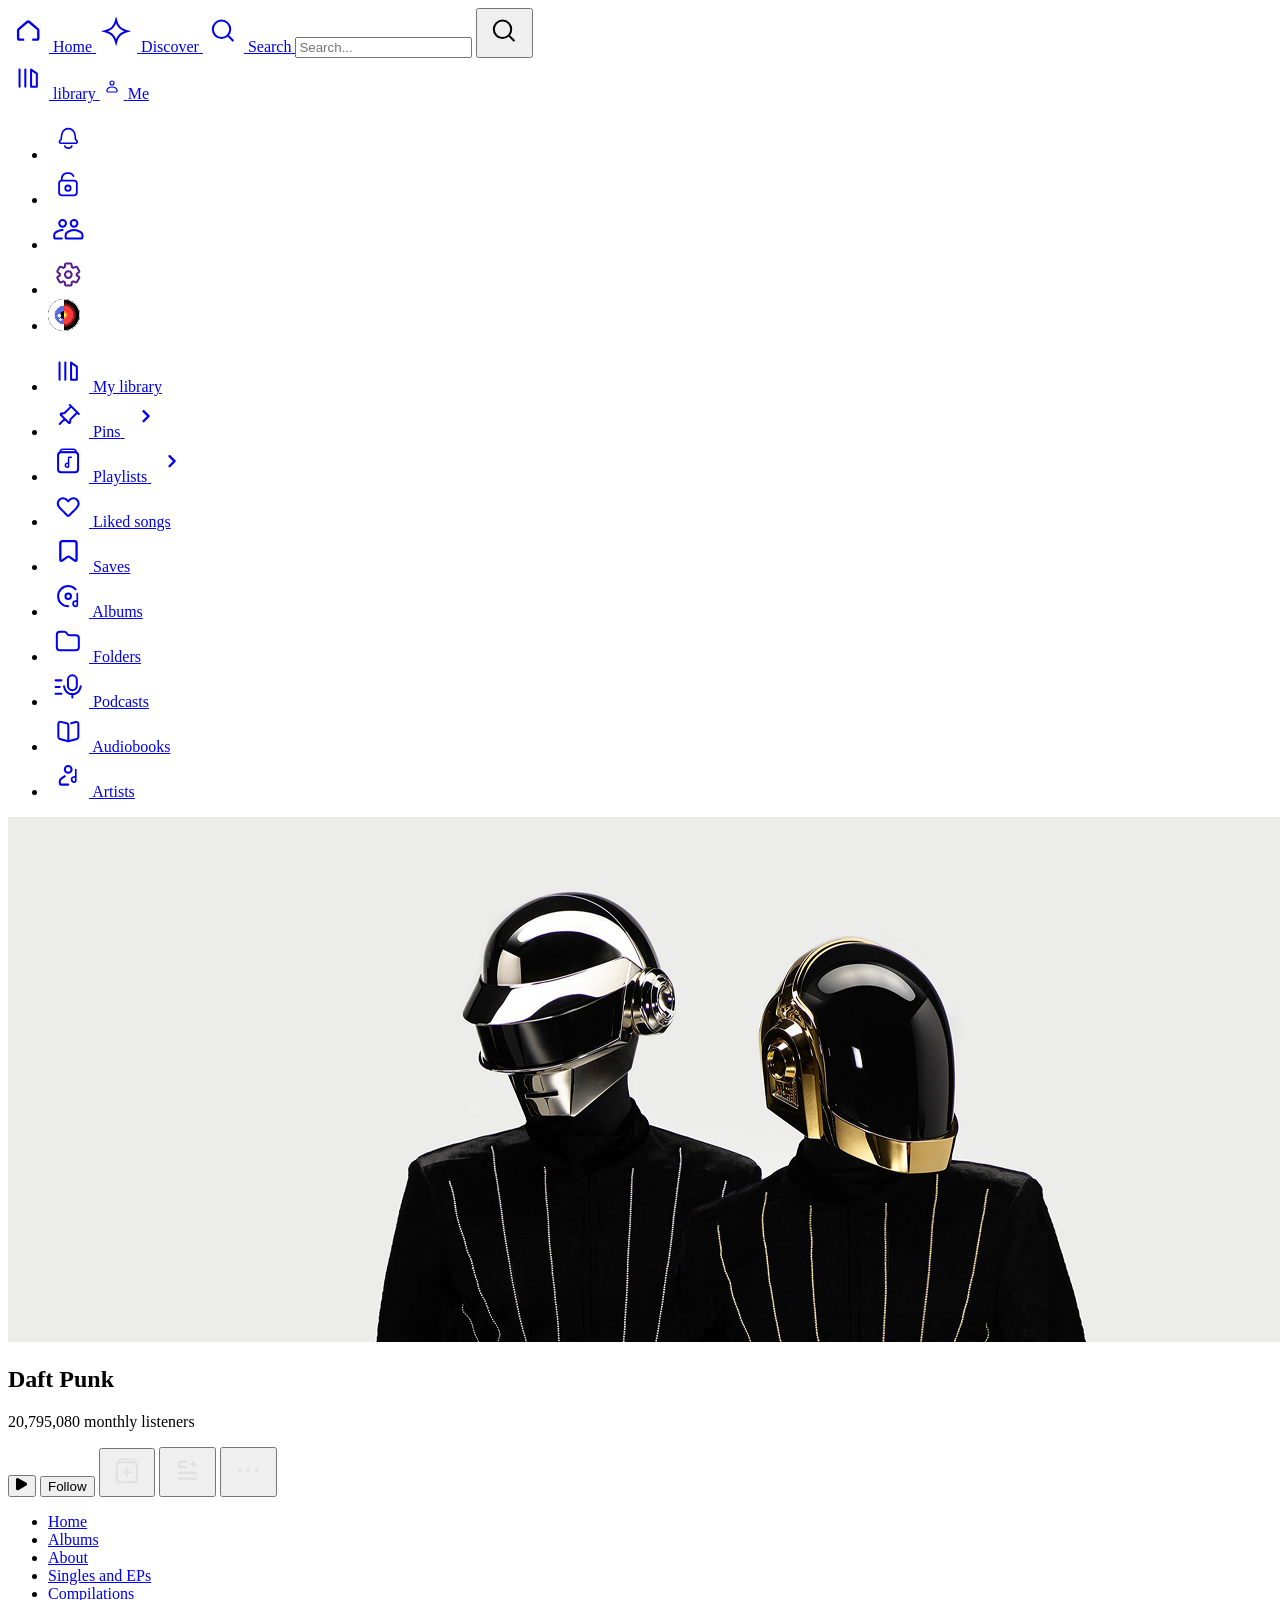
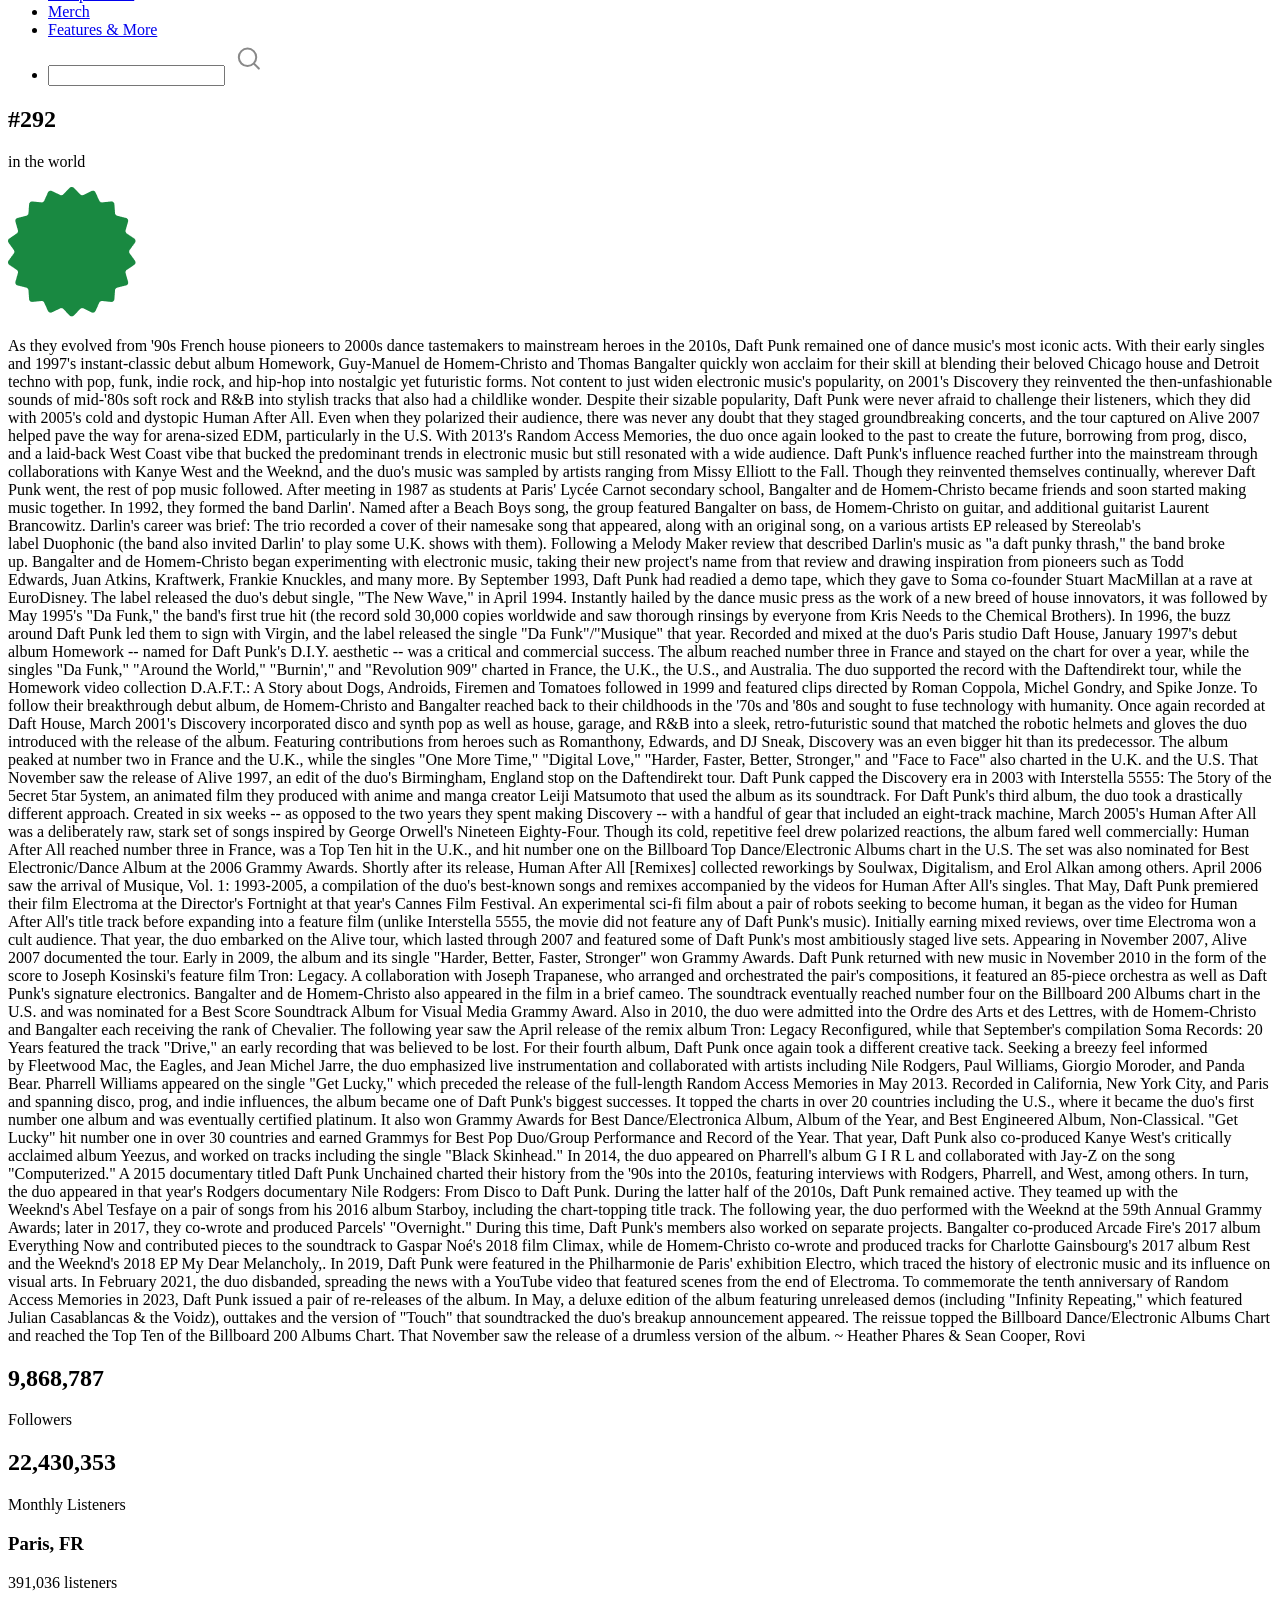
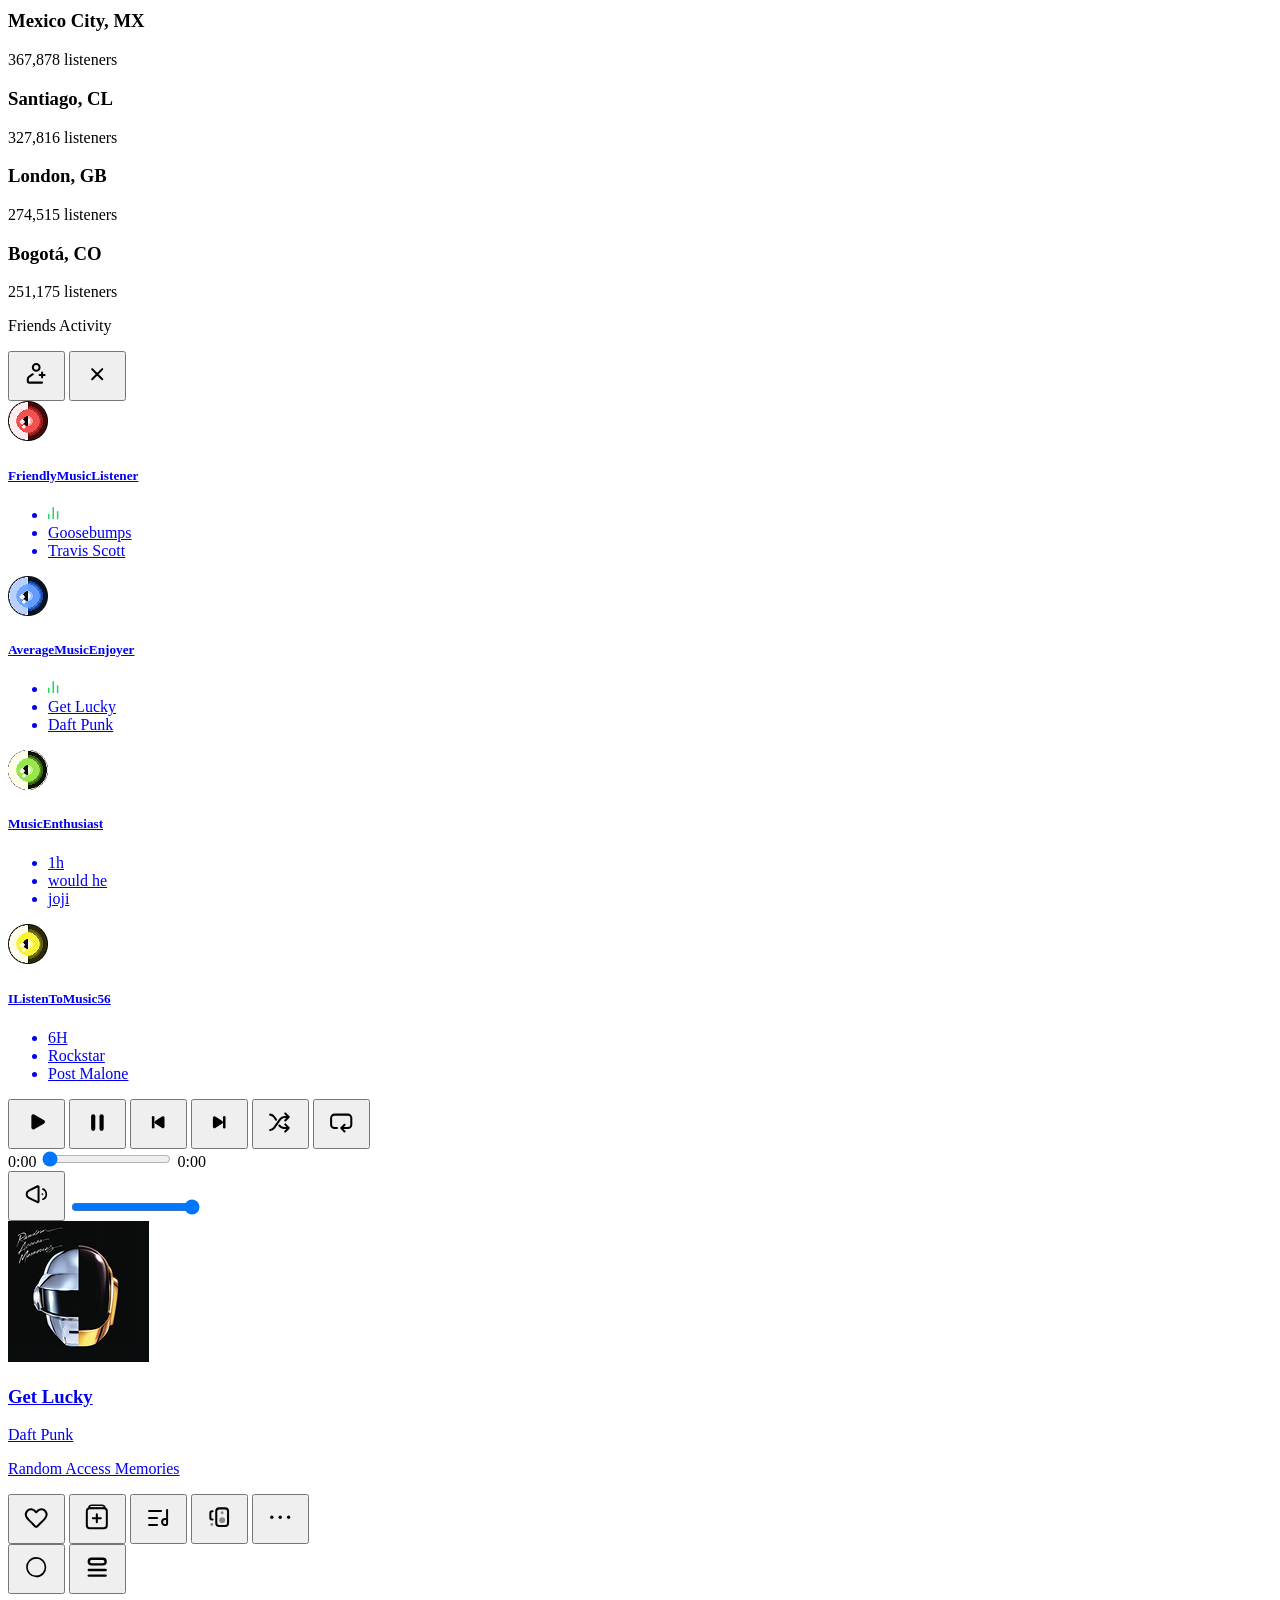
==== commit 068d5294: "feat: feat: add popup open/close functionality for header menu" ====
--- a/html/aboutartist.html
+++ b/html/aboutartist.html
@@ -1179,7 +1179,427 @@
           </div>
         </div>
       </aside>
-      <footer class="footer"></footer>
+
+      <footer class="footer">
+        <!---- Player ---->
+        <section class="player">
+          <div class="player-container">
+            <div class="player-wrapper">
+              <!---- Control section ---->
+
+              <div class="controllers">
+                <button id="play" class="play-btn">
+                  <svg
+                    width="41"
+                    height="41"
+                    viewBox="0 0 41 41"
+                    fill="none"
+                    xmlns="http://www.w3.org/2000/svg"
+                  >
+                    <path
+                      d="M28.0942 18.2343C29.3511 18.9599 29.3511 20.774 28.0942 21.4997L18.1966 27.2141C16.9398 27.9397 15.3687 27.0327 15.3687 25.5814L15.3687 14.1526C15.3687 12.7013 16.9398 11.7943 18.1966 12.5199L28.0942 18.2343Z"
+                      fill="currentColor"
+                    />
+                  </svg>
+                </button>
+                <button id="pause" class="pause-btn">
+                  <svg
+                    width="41"
+                    height="41"
+                    viewBox="0 0 41 41"
+                    fill="none"
+                    xmlns="http://www.w3.org/2000/svg"
+                  >
+                    <path
+                      d="M16.2046 14.2949V26.8681"
+                      stroke="currentColor"
+                      stroke-width="4.19106"
+                      stroke-linecap="round"
+                    />
+                    <path
+                      d="M24.5867 14.2949V26.8681"
+                      stroke="currentColor"
+                      stroke-width="4.19106"
+                      stroke-linecap="round"
+                    />
+                  </svg>
+                </button>
+                <button id="prev" class="prev-btn">
+                  <svg
+                    width="41"
+                    height="41"
+                    viewBox="0 0 41 41"
+                    fill="none"
+                    xmlns="http://www.w3.org/2000/svg"
+                  >
+                    <path
+                      d="M15.154 15.1523V25.255"
+                      stroke="currentColor"
+                      stroke-width="2.52568"
+                      stroke-linecap="round"
+                    />
+                    <path
+                      d="M17.1624 21.4925C16.2235 20.8902 16.2235 19.5181 17.1624 18.9157L24.1623 14.4253C25.1811 13.7717 26.5196 14.5033 26.5196 15.7137V24.6946C26.5196 25.905 25.1811 26.6365 24.1623 25.983L17.1624 21.4925Z"
+                      fill="currentColor"
+                    />
+                  </svg>
+                </button>
+                <button id="next" class="next-btn">
+                  <svg
+                    width="41"
+                    height="41"
+                    viewBox="0 0 41 41"
+                    fill="none"
+                    xmlns="http://www.w3.org/2000/svg"
+                  >
+                    <path
+                      d="M25.2567 15.1523V25.255"
+                      stroke="currentColor"
+                      stroke-width="2.52568"
+                      stroke-linecap="round"
+                    />
+                    <path
+                      d="M23.2483 18.9157C24.1872 19.518 24.1872 20.8901 23.2483 21.4925L16.2484 25.9829C15.2296 26.6365 13.8912 25.9049 13.8912 24.6945L13.8912 15.7136C13.8912 14.5032 15.2296 13.7717 16.2484 14.4252L23.2483 18.9157Z"
+                      fill="currentColor"
+                    />
+                  </svg>
+                </button>
+                <button id="shaffle" class="shaffle-btn">
+                  <svg
+                    width="41"
+                    height="41"
+                    viewBox="0 0 41 41"
+                    fill="none"
+                    xmlns="http://www.w3.org/2000/svg"
+                  >
+                    <path
+                      d="M10.1027 12.6271C11.6824 12.6271 13.1592 13.4102 14.0456 14.7177L14.8812 15.9503L16.0077 17.612M28.7491 25.92H23.8242C22.5038 25.92 21.236 25.4031 20.2921 24.4798L19.3635 23.5716M28.7491 25.92L25.2568 29.4648M28.7491 25.92L25.2568 22.3752"
+                      stroke="currentColor"
+                      stroke-width="2.02054"
+                      stroke-linecap="round"
+                      stroke-linejoin="round"
+                    />
+                    <path
+                      d="M10.1027 27.9503C11.6863 27.9503 13.1708 27.18 14.0826 25.8853L20.2554 17.1194C21.2016 15.7758 22.7422 14.9764 24.3855 14.9764H28.7491M28.7491 14.9764L25.2568 11.4316M28.7491 14.9764L25.2568 18.5213"
+                      stroke="currentColor"
+                      stroke-width="2.02054"
+                      stroke-linecap="round"
+                      stroke-linejoin="round"
+                    />
+                  </svg>
+                </button>
+                <button id="loop" class="loop-btn">
+                  <svg
+                    width="41"
+                    height="41"
+                    viewBox="0 0 41 41"
+                    fill="none"
+                    xmlns="http://www.w3.org/2000/svg"
+                  >
+                    <path
+                      d="M15.996 26.0972H13.4703C11.6104 26.0972 10.1027 24.5895 10.1027 22.7297V15.9945C10.1027 14.1347 11.6104 12.627 13.4703 12.627H26.9406C28.8004 12.627 30.3081 14.1347 30.3081 15.9945V22.7297C30.3081 24.5895 28.8004 26.0972 26.9406 26.0972H20.2054M20.2054 26.0972L23.573 22.7297M20.2054 26.0972L23.573 29.4648"
+                      stroke="currentColor"
+                      stroke-width="2.02054"
+                      stroke-linecap="round"
+                      stroke-linejoin="round"
+                    />
+                  </svg>
+                </button>
+              </div>
+
+              <!---- Audio section ---->
+              <div class="track">
+                <div class="track-control">
+                  <span id="currentTime" class="item current-time">2:23</span>
+                  <input
+                    type="range"
+                    id="progress"
+                    class="item track-slider"
+                    value="0"
+                  />
+                  <span id="duration" class="item duration">4:45</span>
+                </div>
+                <audio id="audio"></audio>
+                <div class="volume-control">
+                  <button id="volumeIcon" class="item volume-icon">
+                    <svg
+                      width="41"
+                      height="41"
+                      viewBox="0 0 41 41"
+                      fill="none"
+                      xmlns="http://www.w3.org/2000/svg"
+                    >
+                      <g clip-path="url(#clip0_24_424)">
+                        <path
+                          d="M12.8558 23.8203C9.87736 22.3311 9.87736 18.081 12.8558 16.5918L21.5883 12.2256C22.0359 12.0018 22.5625 12.3268 22.5629 12.8271L22.5629 27.584C22.5629 28.0846 22.036 28.4102 21.5883 28.1865L12.8558 23.8203Z"
+                          stroke="currentColor"
+                          stroke-width="2.02054"
+                        />
+                        <path
+                          d="M26.9406 25.2578C27.7294 25.0427 28.4588 24.5653 29.04 23.8699C29.852 22.8983 30.3082 21.5805 30.3082 20.2065C30.3082 18.8324 29.852 17.5146 29.04 16.543C28.4588 15.8476 27.7294 15.3703 26.9406 15.1551"
+                          stroke="currentColor"
+                          stroke-width="1.68378"
+                          stroke-linecap="round"
+                        />
+                        <path
+                          d="M26.0987 19.6957C26.0987 19.5131 26.2522 19.3593 26.4208 19.4291C26.523 19.4714 26.6158 19.5335 26.694 19.6116C26.7722 19.6898 26.8342 19.7826 26.8765 19.8848C26.9188 19.9869 26.9406 20.0964 26.9406 20.2069C26.9406 20.3175 26.9188 20.427 26.8765 20.5291C26.8342 20.6313 26.7722 20.7241 26.694 20.8022C26.6158 20.8804 26.523 20.9424 26.4208 20.9847C26.2522 21.0546 26.0987 20.9008 26.0987 20.7182L26.0987 20.2069L26.0987 19.6957Z"
+                          fill="#898989"
+                          stroke="currentColor"
+                          stroke-width="0.841892"
+                        />
+                      </g>
+                      <defs>
+                        <clipPath id="clip0_24_424">
+                          <rect
+                            width="23.573"
+                            height="23.573"
+                            fill="white"
+                            transform="translate(8.41895 8.41992)"
+                          />
+                        </clipPath>
+                      </defs>
+                    </svg>
+                  </button>
+                  <input
+                    type="range"
+                    id="volumeSlider"
+                    class="item volume-slider"
+                    min="0"
+                    max="1"
+                    step="0.1"
+                    value="1"
+                  />
+                </div>
+              </div>
+              <article class="media-info">
+                <a href="#" class="card-recent">
+                  <div class="img-container">
+                    <img id="cover" src="" alt="" />
+                  </div>
+                  <div class="text-container">
+                    <div class="heading">
+                      <h3 id="title"></h3>
+                    </div>
+                    <div class="description">
+                      <p id="author"></p>
+                      <p id="album"></p>
+                    </div>
+                  </div>
+                </a>
+              </article>
+
+              <!---- Action section ---->
+              <div class="actions">
+                <div class="metadata">
+                  <button id="like" class="like-btn active">
+                    <svg
+                      width="41"
+                      height="41"
+                      viewBox="0 0 41 41"
+                      fill="none"
+                      xmlns="http://www.w3.org/2000/svg"
+                    >
+                      <path
+                        d="M22.0692 13.5685L20.2054 15.3745L18.3415 13.5685C16.3872 11.6749 13.252 11.7794 11.4282 13.7991C9.65841 15.7589 9.41476 18.6943 11.0173 20.793C11.2143 21.0509 11.4079 21.2979 11.5922 21.524C12.7586 22.9549 15.3036 25.4539 16.5788 26.7949C17.5209 27.7857 18.3677 28.6121 19.0057 29.214C19.6794 29.8496 20.7193 29.8357 21.3943 29.2014C22.5707 28.0961 24.3746 26.3743 25.6453 25.0379C26.9204 23.6969 27.6521 22.9549 28.8186 21.524C29.0028 21.2979 29.1965 21.0509 29.3934 20.793C30.996 18.6943 30.7523 15.7589 28.9826 13.7991C27.1587 11.7794 24.0236 11.6749 22.0692 13.5685Z"
+                        stroke="currentColor"
+                        stroke-width="2.02054"
+                        stroke-linecap="round"
+                        stroke-linejoin="round"
+                      />
+                    </svg>
+                  </button>
+                  <button id="add-to-playlist" class="add-to-playlist-btn">
+                    <svg
+                      width="41"
+                      height="41"
+                      viewBox="0 0 41 41"
+                      fill="none"
+                      xmlns="http://www.w3.org/2000/svg"
+                    >
+                      <rect
+                        width="20"
+                        height="20"
+                        rx="3"
+                        transform="matrix(1 0 0 -1 9.82703 31.3301)"
+                        stroke="currentColor"
+                        stroke-width="2"
+                        stroke-linejoin="round"
+                      />
+                      <path
+                        d="M11.827 11.3301H27.827C27.827 9.67322 26.4839 8.33008 24.827 8.33008H14.827C13.1702 8.33008 11.827 9.67322 11.827 11.3301Z"
+                        stroke="currentColor"
+                        stroke-width="1.5"
+                        stroke-linejoin="round"
+                      />
+                      <path
+                        d="M15.827 21.3301H19.827M23.827 21.3301H19.827M19.827 21.3301V17.3301M19.827 21.3301V25.3301"
+                        stroke="currentColor"
+                        stroke-width="2.02054"
+                        stroke-linecap="round"
+                        stroke-linejoin="round"
+                      />
+                    </svg>
+                  </button>
+                  <button id="lirics" class="lirics-btn">
+                    <svg
+                      width="41"
+                      height="41"
+                      viewBox="0 0 41 41"
+                      fill="none"
+                      xmlns="http://www.w3.org/2000/svg"
+                    >
+                      <path
+                        d="M11.0864 14.0762H23.0864"
+                        stroke="currentColor"
+                        stroke-width="2"
+                        stroke-linecap="round"
+                      />
+                      <path
+                        d="M11.0864 21.0762H19.0864"
+                        stroke="currentColor"
+                        stroke-width="2"
+                        stroke-linecap="round"
+                      />
+                      <path
+                        d="M11.0864 28.0762H19.0864"
+                        stroke="currentColor"
+                        stroke-width="2"
+                        stroke-linecap="round"
+                      />
+                      <path
+                        d="M29.0864 13.0762V22.01M29.0864 22.01V26.6757C29.0864 27.4256 28.5537 28.0748 27.8037 28.0762C26.3223 28.0789 24.0864 27.6431 24.0864 24.9879C24.0864 21.0173 29.0864 22.01 29.0864 22.01Z"
+                        stroke="currentColor"
+                        stroke-width="2"
+                        stroke-linecap="round"
+                        stroke-linejoin="round"
+                      />
+                    </svg>
+                  </button>
+                  <button id="device" class="device-btn">
+                    <svg
+                      width="41"
+                      height="41"
+                      viewBox="0 0 41 41"
+                      fill="none"
+                      xmlns="http://www.w3.org/2000/svg"
+                    >
+                      <rect
+                        x="17.2587"
+                        y="11.3672"
+                        width="11.7865"
+                        height="17.6797"
+                        rx="2.94662"
+                        stroke="currentColor"
+                        stroke-width="2.06263"
+                      />
+                      <circle
+                        cx="23.152"
+                        cy="23.1537"
+                        r="2.94662"
+                        fill="#898989"
+                      />
+                      <circle
+                        cx="23.152"
+                        cy="15.7858"
+                        r="1.47331"
+                        fill="#898989"
+                      />
+                      <circle
+                        cx="12.8389"
+                        cy="27.5729"
+                        r="1.47331"
+                        fill="#898989"
+                      />
+                      <path
+                        d="M13.5755 22.4157H12.8389C12.0252 22.4157 11.3655 21.7561 11.3655 20.9424V15.7858C11.3655 14.9721 12.0252 14.3125 12.8389 14.3125H13.5755"
+                        stroke="currentColor"
+                        stroke-width="2.06263"
+                        stroke-linecap="round"
+                        stroke-linejoin="round"
+                      />
+                    </svg>
+                  </button>
+                  <button id="more" class="more-btn">
+                    <svg
+                      width="41"
+                      height="41"
+                      viewBox="0 0 41 41"
+                      fill="none"
+                      xmlns="http://www.w3.org/2000/svg"
+                    >
+                      <circle
+                        cx="11.7865"
+                        cy="20.2072"
+                        r="1.68378"
+                        fill="currentColor"
+                      />
+                      <circle
+                        cx="20.2054"
+                        cy="20.2072"
+                        r="1.68378"
+                        fill="currentColor"
+                      />
+                      <circle
+                        cx="28.6242"
+                        cy="20.2072"
+                        r="1.68378"
+                        fill="currentColor"
+                      />
+                    </svg>
+                  </button>
+                </div>
+                <div class="utilities">
+                  <button id="hide" class="hide-btn">
+                    <svg
+                      width="41"
+                      height="41"
+                      viewBox="0 0 41 41"
+                      fill="none"
+                      xmlns="http://www.w3.org/2000/svg"
+                    >
+                      <path
+                        d="M20.2052 10.9453C25.3197 10.9453 29.4658 15.0915 29.4659 20.2061C29.4659 22.5553 28.5928 24.699 27.1515 26.332C25.4533 28.256 22.971 29.4668 20.2052 29.4668C15.0906 29.4667 10.9444 25.3206 10.9444 20.2061C10.9445 17.8337 11.8359 15.6712 13.3028 14.0322C14.9997 12.1365 17.4628 10.9454 20.2052 10.9453Z"
+                        stroke="currentColor"
+                        stroke-width="1.68378"
+                      />
+                    </svg>
+                  </button>
+                  <button id="queue" class="queue-btn">
+                    <svg
+                      width="41"
+                      height="41"
+                      viewBox="0 0 41 41"
+                      fill="none"
+                      xmlns="http://www.w3.org/2000/svg"
+                    >
+                      <path
+                        d="M11.7865 14.5915C11.7865 13.0416 13.0429 11.7852 14.5928 11.7852H25.818C27.3679 11.7852 28.6243 13.0416 28.6243 14.5915C28.6243 16.1413 27.3679 17.3978 25.818 17.3978H14.5928C13.0429 17.3978 11.7865 16.1413 11.7865 14.5915Z"
+                        stroke="currentColor"
+                        stroke-width="2.3573"
+                      />
+                      <path
+                        d="M11.7865 23.0117L28.6243 23.0117"
+                        stroke="currentColor"
+                        stroke-width="2.3573"
+                        stroke-linecap="round"
+                        stroke-linejoin="round"
+                      />
+                      <path
+                        d="M11.7865 28.623L28.6243 28.623"
+                        stroke="currentColor"
+                        stroke-width="2.3573"
+                        stroke-linecap="round"
+                        stroke-linejoin="round"
+                      />
+                    </svg>
+                  </button>
+                </div>
+              </div>
+            </div>
+          </div>
+        </section>
+      </footer>
     </div>
+    <script src="../js/script.js"></script>
   </body>
 </html>
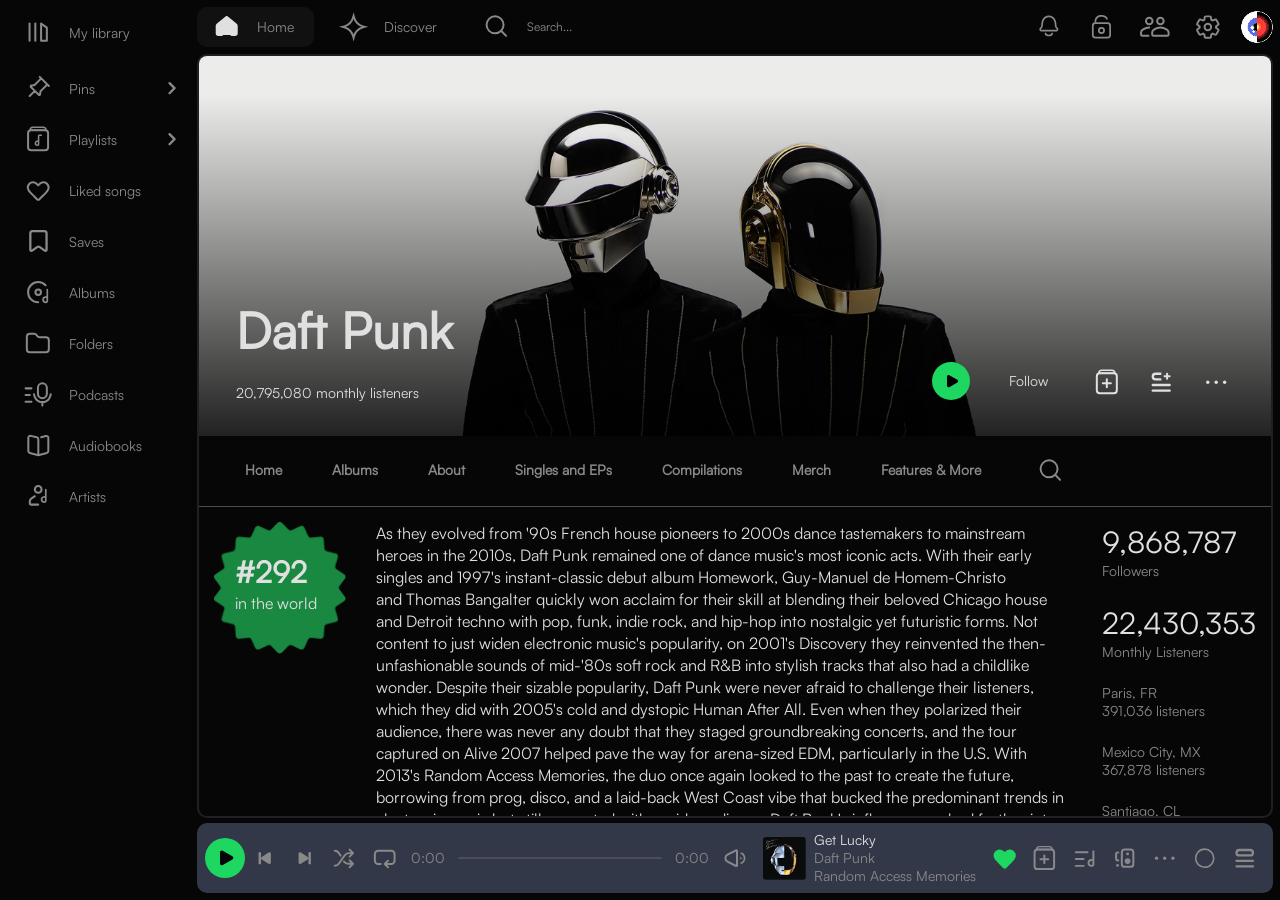
==== commit 84a7550e: "fix: link navigation elements to html pages" ====
--- a/html/aboutartist.html
+++ b/html/aboutartist.html
@@ -46,7 +46,7 @@
               </svg>
               <span>Discover</span>
             </a>
-            <a id="searchbar" class="searchbar" href="#">
+            <a id="searchbar" class="searchbar" href="./search.html">
               <svg
                 width="41"
                 height="41"
@@ -65,7 +65,7 @@
               <span class="mobile-search">Search</span>
             </a>
 
-            <a id="searchbar-deskt" class="searchbar-deskt">
+            <a id="searchbar-deskt" class="searchbar-deskt" href="./search.html">
               <input
                 id="search"
                 name="search"
@@ -287,7 +287,7 @@
         <nav>
           <ul>
             <li>
-              <a href="#" class="my-library">
+              <a href="./library.html" class="my-library">
                 <svg
                   width="41"
                   height="41"
@@ -561,7 +561,7 @@
               </a>
             </li>
             <li>
-              <a href="#" class="artists">
+              <a href="./artist.html" class="artists">
                 <svg
                   width="41"
                   height="41"
@@ -733,9 +733,9 @@
             <nav class="main-nav">
               <ul class="navigation">
                 <li>
-                  <a href="#"><span>Home</span></a>
+                  <a href="./artist.html"><span>Home</span></a>
                 </li>
-                <li><a href="#" class="">Albums</a></li>
+                <li><a href="./gridalbums.html" class="">Albums</a></li>
                 <li><a href="#" class="">About</a></li>
                 <li><a href="#" class="">Singles and EPs</a></li>
                 <li><a href="#" class="">Compilations</a></li>
--- a/css/styles.css
+++ b/css/styles.css
@@ -0,0 +1,2990 @@
+* {
+  margin: 0;
+  padding: 0;
+}
+
+*,
+*::before,
+*::after {
+  box-sizing: border-box;
+}
+
+h1,
+h2,
+h3,
+h4,
+h5,
+h6 {
+  font-size: inherit;
+  font-weight: 400;
+}
+
+img,
+svg {
+  max-width: 100%;
+  display: block;
+}
+
+ul {
+  list-style: none;
+}
+
+a {
+  text-decoration: none;
+  cursor: pointer;
+  color: inherit;
+  display: block;
+}
+
+:focus,
+:active {
+  outline-color: transparent;
+}
+
+button,
+input {
+  font: inherit;
+  color: inherit;
+}
+
+button {
+  background: none;
+  border: none;
+  cursor: pointer;
+}
+
+@font-face {
+  font-family: "Satoshi-Light";
+  src: url("../assets/fonts/Satoshi-Light.woff2") format("woff2"), url("../assets/fonts/Satoshi-Light.woff") format("woff"), url("../assets/fonts/Satoshi-Light.ttf") format("truetype");
+  font-weight: 300;
+  font-display: swap;
+  font-style: normal;
+}
+@font-face {
+  font-family: "Satoshi-LightItalic";
+  src: url("../assets/fonts/Satoshi-LightItalic.woff2") format("woff2"), url("../assets/fonts/Satoshi-LightItalic.woff") format("woff"), url("../assets/fonts/Satoshi-LightItalic.ttf") format("truetype");
+  font-weight: 300;
+  font-display: swap;
+  font-style: italic;
+}
+@font-face {
+  font-family: "Satoshi-Regular";
+  src: url("../assets/fonts/Satoshi-Regular.woff2") format("woff2"), url("../assets/fonts/Satoshi-Regular.woff") format("woff"), url("../assets/fonts/Satoshi-Regular.ttf") format("truetype");
+  font-weight: 400;
+  font-display: swap;
+  font-style: normal;
+}
+@font-face {
+  font-family: "Satoshi-Italic";
+  src: url("../assets/fonts/Satoshi-Italic.woff2") format("woff2"), url("../assets/fonts/Satoshi-Italic.woff") format("woff"), url("../assets/fonts/Satoshi-Italic.ttf") format("truetype");
+  font-weight: 400;
+  font-display: swap;
+  font-style: italic;
+}
+@font-face {
+  font-family: "Satoshi-Medium";
+  src: url("../assets/fonts/Satoshi-Medium.woff2") format("woff2"), url("../assets/fonts/Satoshi-Medium.woff") format("woff"), url("../assets/fonts/Satoshi-Medium.ttf") format("truetype");
+  font-weight: 500;
+  font-display: swap;
+  font-style: normal;
+}
+@font-face {
+  font-family: "Satoshi-MediumItalic";
+  src: url("../assets/fonts/Satoshi-MediumItalic.woff2") format("woff2"), url("../assets/fonts/Satoshi-MediumItalic.woff") format("woff"), url("../assets/fonts/Satoshi-MediumItalic.ttf") format("truetype");
+  font-weight: 500;
+  font-display: swap;
+  font-style: italic;
+}
+@font-face {
+  font-family: "Satoshi-Bold";
+  src: url("../assets/fonts/Satoshi-Bold.woff2") format("woff2"), url("../assets/fonts/Satoshi-Bold.woff") format("woff"), url("../assets/fonts/Satoshi-Bold.ttf") format("truetype");
+  font-weight: 700;
+  font-display: swap;
+  font-style: normal;
+}
+@font-face {
+  font-family: "Satoshi-BoldItalic";
+  src: url("../assets/fonts/Satoshi-BoldItalic.woff2") format("woff2"), url("../assets/fonts/Satoshi-BoldItalic.woff") format("woff"), url("../assets/fonts/Satoshi-BoldItalic.ttf") format("truetype");
+  font-weight: 700;
+  font-display: swap;
+  font-style: italic;
+}
+@font-face {
+  font-family: "Satoshi-Black";
+  src: url("../assets/fonts/Satoshi-Black.woff2") format("woff2"), url("../assets/fonts/Satoshi-Black.woff") format("woff"), url("../assets/fonts/Satoshi-Black.ttf") format("truetype");
+  font-weight: 900;
+  font-display: swap;
+  font-style: normal;
+}
+@font-face {
+  font-family: "Satoshi-BlackItalic";
+  src: url("../assets/fonts/Satoshi-BlackItalic.woff2") format("woff2"), url("../assets/fonts/Satoshi-BlackItalic.woff") format("woff"), url("../assets/fonts/Satoshi-BlackItalic.ttf") format("truetype");
+  font-weight: 900;
+  font-display: swap;
+  font-style: italic;
+}
+html {
+  font-size: 62.5%;
+}
+
+body {
+  font-family: "Satoshi-Regular";
+  background-color: #111111;
+  color: #898989;
+  font-size: 1.4rem;
+}
+
+@media (min-width: 920px) {
+  body {
+    background-color: #060606;
+  }
+}
+.pageLayout .main-container {
+  -ms-overflow-style: none;
+  scrollbar-width: none;
+}
+.pageLayout .main-container::-webkit-scrollbar {
+  display: none;
+}
+
+.card-main {
+  width: 14rem;
+}
+.card-main a {
+  display: flex;
+  flex-direction: column;
+  gap: 0.6rem;
+}
+.card-main .img-container {
+  border-radius: 0.6rem;
+}
+.card-main .img-container img {
+  aspect-ratio: 1;
+  object-fit: cover;
+  border-radius: 0.6rem;
+  width: 100%;
+  transition: transform 0.35s ease;
+}
+.card-main .text-container {
+  display: flex;
+  flex-direction: column;
+  gap: 0.8rem;
+  padding-bottom: 0.6rem;
+}
+.card-main .text-container .heading {
+  display: flex;
+  justify-content: space-between;
+  font-size: 1.2rem;
+  color: #e0e0e0;
+  font-family: "Satoshi-Medium";
+}
+.card-main .text-container .description p {
+  font-size: 1rem;
+}
+
+@media (min-width: 920px) {
+  .card-main {
+    width: 17rem;
+  }
+  .card-main .img-container {
+    border-radius: 0.7rem;
+  }
+  .card-main .img-container img {
+    aspect-ratio: 1;
+    object-fit: cover;
+    border-radius: 0.7rem;
+    width: 100%;
+  }
+  .card-main .text-container .heading {
+    font-size: 1.4rem;
+  }
+  .card-main .text-container .description p {
+    font-size: 1.2rem;
+  }
+}
+.card-recent {
+  display: flex;
+  align-items: center;
+  gap: 0.3rem;
+  padding: 8px;
+  border-radius: 8px;
+}
+.card-recent .img-container {
+  width: 43px;
+  flex-shrink: 0;
+}
+.card-recent .img-container img {
+  aspect-ratio: 1;
+  object-fit: cover;
+  border-radius: 0.3rem;
+  width: 100%;
+}
+.card-recent .text-container {
+  display: flex;
+  flex-direction: column;
+  justify-content: center;
+  overflow: hidden;
+}
+.card-recent .text-container h3 {
+  color: #e0e0e0;
+  white-space: nowrap;
+  overflow: hidden;
+  text-overflow: ellipsis;
+}
+.card-recent .text-container p {
+  white-space: nowrap;
+  overflow: hidden;
+  text-overflow: ellipsis;
+}
+
+@media (min-width: 920px) {
+  .card-recent .img-container {
+    width: 5.1rem;
+  }
+}
+.title-group {
+  display: flex;
+  align-items: center;
+  justify-content: space-between;
+  width: 100%;
+}
+.title-group .section-title {
+  font-size: 2rem;
+  font-weight: 700;
+  color: #fff;
+  text-transform: capitalize;
+  white-space: nowrap;
+  overflow: hidden;
+  text-overflow: ellipsis;
+}
+.title-group .navigation-controls {
+  display: flex;
+  gap: 0.8rem;
+}
+.title-group .navigation-controls .control-btn {
+  border: none;
+  color: #fff;
+  width: 3.2rem;
+  height: 3.2rem;
+  background-color: transparent;
+  cursor: pointer;
+  display: none;
+  align-items: center;
+  justify-content: center;
+}
+.title-group .navigation-controls .control-btn.more {
+  display: flex;
+}
+
+@media (min-width: 920px) {
+  .title-group .navigation-controls .control-btn {
+    display: flex;
+  }
+}
+/*   <div class="title-group">
+                <h3 class="section-title">SOME TITLE</h3>
+                <div class="navigation-controls">
+                  <button class="control-btn">
+                    <svg
+                      width="41"
+                      height="41"
+                      viewBox="0 0 41 41"
+                      fill="none"
+                      xmlns="http://www.w3.org/2000/svg"
+                    >
+                      <path
+                        d="M21.8892 15.1543L16.8379 20.2056L21.8892 25.257"
+                        stroke="currentColor"
+                        stroke-width="2.3573"
+                        stroke-linecap="round"
+                        stroke-linejoin="round"
+                      />
+                    </svg>
+                  </button>
+
+                  <button class="control-btn">
+                    <svg
+                      width="41"
+                      height="41"
+                      viewBox="0 0 41 41"
+                      fill="none"
+                      xmlns="http://www.w3.org/2000/svg"
+                    >
+                      <path
+                        d="M18.5216 25.2578L23.5729 20.2065L18.5216 15.1551"
+                        stroke="currentColor"
+                        stroke-width="2.3573"
+                        stroke-linecap="round"
+                        stroke-linejoin="round"
+                      />
+                    </svg>
+                  </button>
+
+                  <button class="control-btn more">
+                    <svg
+                      width="41"
+                      height="41"
+                      viewBox="0 0 41 41"
+                      fill="none"
+                      xmlns="http://www.w3.org/2000/svg"
+                    >
+                      <circle
+                        cx="11.7865"
+                        cy="20.2072"
+                        r="1.68378"
+                        fill="currentColor"
+                      />
+                      <circle
+                        cx="20.2055"
+                        cy="20.2072"
+                        r="1.68378"
+                        fill="currentColor"
+                      />
+                      <circle
+                        cx="28.6243"
+                        cy="20.2072"
+                        r="1.68378"
+                        fill="currentColor"
+                      />
+                    </svg>
+                  </button>
+                </div>
+              </div>
+*/
+/*==================
+  Mobile Layout
+==================*/
+.card-search.dark-blue .img-container::before, .card-search.dark-blue .img-container::after {
+  background-color: #1e3264;
+}
+.card-search.dark-blue .text-container .heading span {
+  color: #1e3264;
+}
+.card-search.dark-blue {
+  background-color: #1e3264;
+}
+.card-search.orange .img-container::before, .card-search.orange .img-container::after {
+  background-color: #ba5d07;
+}
+.card-search.orange .text-container .heading span {
+  color: #ba5d07;
+}
+.card-search.orange {
+  background-color: #ba5d07;
+}
+.card-search.light-purple .img-container::before, .card-search.light-purple .img-container::after {
+  background-color: #8d67ab;
+}
+.card-search.light-purple .text-container .heading span {
+  color: #8d67ab;
+}
+.card-search.light-purple {
+  background-color: #8d67ab;
+}
+.card-search.dark-purple .img-container::before, .card-search.dark-purple .img-container::after {
+  background-color: #503750;
+}
+.card-search.dark-purple .text-container .heading span {
+  color: #503750;
+}
+.card-search.dark-purple {
+  background-color: #503750;
+}
+.card-search.dark-pink .img-container::before, .card-search.dark-pink .img-container::after {
+  background-color: #b02897;
+}
+.card-search.dark-pink .text-container .heading span {
+  color: #b02897;
+}
+.card-search.dark-pink {
+  background-color: #b02897;
+}
+.card-search.dark-grey .img-container::before, .card-search.dark-grey .img-container::after {
+  background-color: #777777;
+}
+.card-search.dark-grey .text-container .heading span {
+  color: #777777;
+}
+.card-search.dark-grey {
+  background-color: #777777;
+}
+.card-search.light-green .img-container::before, .card-search.light-green .img-container::after {
+  background-color: #148a08;
+}
+.card-search.light-green .text-container .heading span {
+  color: #148a08;
+}
+.card-search.light-green {
+  background-color: #148a08;
+}
+.card-search.darkgreen .img-container::before, .card-search.darkgreen .img-container::after {
+  background-color: #006450;
+}
+.card-search.darkgreen .text-container .heading span {
+  color: #006450;
+}
+.card-search.darkgreen {
+  background-color: #006450;
+}
+.card-search.red .img-container::before, .card-search.red .img-container::after {
+  background-color: #e91429;
+}
+.card-search.red .text-container .heading span {
+  color: #e91429;
+}
+.card-search.red {
+  background-color: #e91429;
+}
+.card-search.light-blue .img-container::before, .card-search.light-blue .img-container::after {
+  background-color: #537aa1;
+}
+.card-search.light-blue .text-container .heading span {
+  color: #537aa1;
+}
+.card-search.light-blue {
+  background-color: #537aa1;
+}
+.card-search {
+  height: 10rem;
+  position: relative;
+  border-radius: 1rem;
+  overflow: hidden;
+  flex: 1 1 17rem;
+}
+.card-search a {
+  width: 100%;
+  height: 100%;
+}
+.card-search h3 {
+  position: absolute;
+  top: 2rem;
+  left: 2rem;
+  font-size: 2rem;
+  color: #e0e0e0;
+  text-shadow: 0 2px 8px rgba(0, 0, 0, 0.5);
+  font-family: "Satoshi-Black";
+  max-width: 10rem;
+  z-index: 2;
+}
+.card-search .img-container {
+  width: 10.4rem;
+  height: 10.4rem;
+  position: absolute;
+  bottom: 0;
+  right: 0rem;
+  transform: rotate(30deg) translate(0, 4rem);
+  transform-origin: bottom center;
+  transition: transform 0.4s ease-in-out, width 0.4s ease-in-out, height 0.4s ease-in-out;
+}
+.card-search .img-container img {
+  aspect-ratio: 1;
+  object-fit: cover;
+  border-radius: 0.5rem;
+  width: 100%;
+}
+.card-search::after {
+  content: "";
+  position: absolute;
+  inset: 0;
+  background: radial-gradient(circle at bottom right, rgba(0, 0, 0, 0.75));
+  opacity: 0;
+  transition: opacity 0.35s ease;
+}
+.card-search:hover .img-container {
+  transform: rotate(0) translate(0, 0);
+  width: 100%;
+  height: 100%;
+}
+.card-search:hover .img-container img {
+  width: 100%;
+  height: 100%;
+}
+.card-search:hover::after {
+  opacity: 1;
+}
+
+/*=================
+  Desktop Layout
+==================*/
+@media (min-width: 920px) {
+  .card-search {
+    flex: 0 0 17rem;
+    height: 17rem;
+  }
+  .card-search .img-container {
+    transform: rotate(30deg) translate(-1rem, 1rem);
+  }
+}
+.player {
+  padding-inline: 0.8rem;
+}
+.player button {
+  width: 4rem;
+  height: 4rem;
+}
+.player .card-recent {
+  background-color: transparent;
+}
+.player .player-wrapper,
+.player .controllers,
+.player .actions,
+.player .metadata,
+.player .utilities,
+.player .track,
+.player .track-control,
+.player .volume-control {
+  display: flex;
+  align-items: center;
+}
+.player .player-container {
+  padding-inline: 0.8rem;
+  border-radius: 1rem;
+  background-color: #333848;
+}
+.player .player-container .player-wrapper {
+  position: relative;
+}
+.player {
+  /*=================
+      Controlers
+  ==================*/
+}
+.player .controllers {
+  order: 1;
+}
+.player .controllers button {
+  display: none;
+  color: #898989;
+  transition: color 0.3s ease;
+}
+.player .controllers button:hover {
+  color: #1ed760;
+}
+.player .controllers button.active svg {
+  color: #060606;
+  fill: #060606;
+}
+.player .controllers #play.show,
+.player .controllers #pause.show {
+  display: block;
+}
+.player .controllers #pause,
+.player .controllers #play {
+  color: #060606;
+  background-color: #1ed760;
+  border-radius: 50%;
+}
+.player {
+  /*=================
+      Actions
+  ==================*/
+}
+.player .actions {
+  margin-left: auto;
+}
+.player .actions button {
+  display: none;
+  color: #898989;
+  transition: color 0.3s ease;
+}
+.player .actions button:hover {
+  color: #1ed760;
+}
+.player .actions button.active svg {
+  color: #1ed760;
+  fill: #1ed760;
+}
+.player .actions #add-to-playlist {
+  display: block;
+}
+.player {
+  /*=================
+      Media
+  ==================*/
+}
+.player .track .volume-control .item {
+  display: none;
+}
+.player .track .volume-control #volumeIcon {
+  color: #898989;
+  transition: color 0.3s ease;
+}
+.player .track .volume-control #volumeIcon:hover {
+  color: #1ed760;
+}
+.player .track .volume-control #volumeIcon.active svg {
+  color: #060606;
+  fill: #060606;
+}
+.player .track .track-control {
+  gap: 0.7rem;
+}
+.player .track .track-control .item {
+  display: none;
+}
+.player .track .track-control .current-time,
+.player .track .track-control .duration {
+  width: 7rem;
+  text-align: center;
+}
+.player .track .track-control #progress {
+  display: block;
+  width: 100%;
+  position: absolute;
+  bottom: 0;
+  left: 0;
+}
+.player .track .track-control .track-slider {
+  height: 0.2rem;
+  appearance: none;
+  background: rgba(137, 137, 137, 0.2705882353);
+  border-radius: 0.3rem;
+  cursor: pointer;
+}
+.player .track .track-control .track-slider::-webkit-slider-thumb {
+  opacity: 0;
+}
+.player .media-info {
+  overflow: hidden;
+  margin-right: auto;
+}
+
+@media (min-width: 920px) {
+  .player {
+    padding-inline: 0;
+  }
+  .player {
+    /*=================
+        Controlers
+    ==================*/
+  }
+  .player .controllers {
+    order: -1;
+  }
+  .player .controllers button {
+    display: block;
+  }
+  .player .controllers #pause {
+    display: none;
+  }
+  .player .controllers #play {
+    display: none;
+  }
+  .player {
+    /*=================
+        Actions
+    ==================*/
+  }
+  .player .actions #like {
+    display: block;
+  }
+  .player {
+    /*=================
+        Media
+    ==================*/
+  }
+  .player .track {
+    flex: 1;
+    min-width: 0;
+  }
+  .player .track .volume-control #volumeIcon {
+    display: block;
+  }
+  .player .track .track-control {
+    width: 100%;
+  }
+  .player .track .track-control .item {
+    display: block;
+  }
+  .player .track .track-control #progress {
+    position: static;
+  }
+  .player .media-info {
+    min-width: 23rem;
+  }
+}
+@media (min-width: 1200px) {
+  .player .actions button {
+    display: block;
+  }
+}
+header {
+  padding: 1.6rem 2.8rem 2.4rem;
+}
+header svg {
+  width: 4rem;
+  height: 4rem;
+}
+header .header-wrapper {
+  display: flex;
+  align-items: center;
+  gap: calc((100% - 20rem) / 4);
+}
+header .header-wrapper .header-nav,
+header .header-wrapper .user-menu {
+  display: flex;
+  justify-content: space-between;
+}
+header .header-wrapper .header-nav a,
+header .header-wrapper .user-menu a {
+  display: flex;
+  flex-direction: column;
+  align-items: center;
+}
+header .header-wrapper .header-nav {
+  flex: 3;
+}
+header .header-wrapper .user-menu {
+  flex: 2;
+}
+header .header-wrapper #searchbar-deskt {
+  display: none;
+}
+header .header-wrapper .user-menu-deskt {
+  display: none;
+}
+
+@media (min-width: 920px) {
+  header {
+    padding: 0;
+    padding-bottom: 0.7rem;
+  }
+  header svg {
+    min-width: 4rem;
+    height: 4rem;
+  }
+  header .header-wrapper {
+    display: flex;
+    justify-content: space-between;
+    gap: 0rem;
+  }
+  header .header-wrapper .header-nav {
+    gap: 1rem;
+    flex: none;
+  }
+  header .header-wrapper .header-nav a {
+    display: flex;
+    flex-direction: row;
+    gap: 1rem;
+    gap: 1rem;
+    display: flex;
+    flex-direction: row;
+    padding: 0rem 2rem 0rem 1rem;
+    border-radius: 1rem;
+    transition: 0.3s ease;
+  }
+  header .header-wrapper .header-nav a.active, header .header-wrapper .header-nav a:hover {
+    color: #898989;
+    transition: color 0.3s ease;
+  }
+  header .header-wrapper .header-nav a.active:hover, header .header-wrapper .header-nav a:hover:hover {
+    color: #e0e0e0;
+  }
+  header .header-wrapper .header-nav a.active.active svg, header .header-wrapper .header-nav a:hover.active svg {
+    color: #e0e0e0;
+    fill: #e0e0e0;
+  }
+  header .header-wrapper .header-nav a.active, header .header-wrapper .header-nav a:hover {
+    background-color: #111111;
+  }
+  header .header-wrapper .user-menu-deskt {
+    display: none;
+  }
+  header .header-wrapper .user-menu {
+    flex: 2;
+  }
+  header .header-wrapper #searchbar-deskt {
+    display: flex;
+    flex-direction: row-reverse;
+  }
+  header .header-wrapper #searchbar-deskt input {
+    border: none;
+    outline: none;
+    background: transparent;
+    font-size: 1.2rem;
+    color: #898989;
+    width: 12rem;
+  }
+  header .header-wrapper #searchbar-deskt input::placeholder {
+    color: #898989;
+  }
+  header .header-wrapper #searchbar {
+    display: none;
+  }
+  header .header-wrapper .user-menu {
+    display: none;
+  }
+  header .header-wrapper .user-menu-deskt {
+    display: block;
+  }
+  header .header-wrapper .user-menu-deskt a {
+    color: #898989;
+    transition: color 0.3s ease;
+  }
+  header .header-wrapper .user-menu-deskt a:hover {
+    color: #e0e0e0;
+  }
+  header .header-wrapper .user-menu-deskt a.active svg {
+    color: #e0e0e0;
+    fill: #e0e0e0;
+  }
+  header .header-wrapper .user-menu-deskt ul {
+    display: flex;
+    align-items: center;
+    justify-content: center;
+    gap: 1.3rem;
+  }
+}
+@media (min-width: 1300px) {
+  header .header-wrapper .header-nav a {
+    padding: 0.7rem 10rem 0.7rem 1.5rem;
+  }
+}
+@media (min-width: 920px) {
+  .sideNavbar nav {
+    height: 100%;
+    padding-left: 1.1rem;
+    border-radius: 1rem;
+  }
+  .sideNavbar nav.active {
+    background-color: #111111;
+  }
+  .sideNavbar nav.active a:hover {
+    background-color: #202020;
+  }
+  .sideNavbar nav ul {
+    display: flex;
+    flex-direction: column;
+    gap: 1rem;
+  }
+  .sideNavbar nav ul li:first-child a {
+    padding-block: 0.5rem;
+  }
+  .sideNavbar nav a {
+    display: flex;
+    align-items: center;
+    gap: 1rem;
+    color: #898989;
+    transition: color 0.3s ease;
+  }
+  .sideNavbar nav a:hover {
+    color: #e0e0e0;
+  }
+  .sideNavbar nav a.active svg {
+    color: #e0e0e0;
+    fill: #e0e0e0;
+  }
+  .sideNavbar nav a {
+    width: 100%;
+    transition: 0.3s;
+  }
+  .sideNavbar nav a svg:last-child {
+    margin-left: auto;
+  }
+  .sideNavbar nav a:hover {
+    background-color: #202020;
+    border-radius: 3px;
+  }
+}
+.sidePopup {
+  display: none;
+}
+
+@media (min-width: 920px) {
+  .sidePopup .card-recent {
+    background-color: transparent;
+  }
+  .sidePopup .sidePopup-wrapper {
+    display: flex;
+    flex-direction: column;
+    gap: 2.4rem;
+    width: 100%;
+    padding: 1rem 1rem 0 2rem;
+  }
+  .sidePopup .sidePopup-heading {
+    display: flex;
+    align-items: center;
+    justify-content: space-between;
+  }
+  .sidePopup .sidePopup-heading p {
+    color: #e0e0e0;
+    font-weight: 500;
+  }
+  .sidePopup .sidePopup-heading .button-wrapper {
+    display: flex;
+  }
+  .sidePopup .sidePopup-heading .button-wrapper button {
+    color: #898989;
+    transition: color 0.3s ease;
+  }
+  .sidePopup .sidePopup-heading .button-wrapper button:hover {
+    color: #e0e0e0;
+  }
+  .sidePopup .sidePopup-heading .button-wrapper button.active svg {
+    color: #e0e0e0;
+    fill: #e0e0e0;
+  }
+  .sidePopup .text-container {
+    display: flex;
+    flex-direction: column;
+    justify-content: center;
+    overflow: hidden;
+  }
+  .sidePopup .text-container .now-listening {
+    color: #e0e0e0;
+  }
+  .sidePopup .text-container .now-listening ul {
+    display: flex;
+    align-items: center;
+    gap: 1rem;
+  }
+  .sidePopup .text-container .now-listening .artist {
+    font-weight: 400;
+    list-style: disc;
+    margin-left: 2.3rem;
+    font-size: 1.4rem;
+    color: #898989;
+  }
+  .sidePopup .text-container .now-listening .time-playing {
+    color: #898989;
+  }
+  .sidePopup .text-container h5 {
+    color: #e0e0e0;
+    white-space: nowrap;
+    overflow: hidden;
+    text-overflow: ellipsis;
+    margin-bottom: 0.5rem;
+  }
+  .sidePopup .text-container p {
+    color: #898989;
+    white-space: nowrap;
+    overflow: hidden;
+    text-overflow: ellipsis;
+  }
+}
+/*==================
+  Mobile Layout
+==================*/
+.pageLayout {
+  position: relative;
+  height: 100dvh;
+  overflow-x: hidden;
+}
+.pageLayout header {
+  background: linear-gradient(180deg, rgba(17, 17, 17, 0.85) 0%, #111111 42.62%);
+  position: fixed;
+  bottom: 0;
+  left: 0;
+  width: 100%;
+  z-index: 3;
+  anchor-name: --header;
+}
+.pageLayout .sideNavbar {
+  padding-right: 0.5rem;
+  display: none;
+}
+.pageLayout .main {
+  position: relative;
+  grid-area: main;
+  min-height: 0;
+  height: 100%;
+  min-width: 0;
+}
+.pageLayout .main-container {
+  height: 100%;
+  overflow-y: auto;
+}
+.pageLayout .sidePopup {
+  display: none;
+}
+.pageLayout .footer {
+  position: fixed;
+  z-index: 3;
+  position-anchor: --header;
+  position-area: top center;
+  width: 100%;
+}
+
+/*==================
+  Desktop Layout
+==================*/
+@media (min-width: 920px) {
+  .pageLayout {
+    padding: 0.7rem;
+    display: grid;
+    grid-template-columns: minmax(160px, 15%) 1fr 0;
+    grid-template-rows: auto 1fr auto;
+    grid-template-areas: "navbar header header" "navbar main popup" "navbar footer footer";
+    transition: grid-template-columns 0.3s ease;
+  }
+  .pageLayout.open {
+    grid-template-columns: minmax(20rem, 15%) 1fr minmax(32rem, 20%);
+  }
+  .pageLayout.open .sidePopup {
+    display: block;
+  }
+  .pageLayout .header {
+    background: transparent;
+    position: static;
+    grid-area: header;
+  }
+  .pageLayout .sideNavbar {
+    grid-area: navbar;
+    display: block;
+  }
+  .pageLayout .main {
+    padding-bottom: 0.5rem;
+  }
+  .pageLayout .main .main-container {
+    border: solid 2px #202020;
+    border-radius: 1rem;
+    min-height: 100%;
+  }
+  .pageLayout .sidePopup {
+    grid-area: popup;
+    padding-bottom: 0.5rem;
+    padding-left: 0.5rem;
+  }
+  .pageLayout .sidePopup .sidePopup-wrapper {
+    border: solid 2px #202020;
+    border-radius: 1rem;
+    min-height: 100%;
+  }
+  .pageLayout .footer {
+    grid-area: footer;
+    position: static;
+    width: 100%;
+  }
+}
+.filter {
+  display: flex;
+  align-items: center;
+  justify-content: space-between;
+  padding-left: 2.5rem;
+  font-size: 1.2rem;
+  background-color: #111111;
+  position: sticky;
+  z-index: 3;
+  top: 0;
+}
+.filter .filter-btns {
+  display: flex;
+  gap: 1rem;
+}
+.filter .all {
+  display: none;
+}
+.filter button {
+  padding: 0.8rem 1.5rem;
+  background-color: #202020;
+  color: #e0e0e0;
+  border-radius: 0.8rem;
+  cursor: pointer;
+}
+.filter button.filter-icon {
+  background-color: transparent;
+  color: #898989;
+  transition: color 0.3s ease;
+}
+.filter button.filter-icon:hover {
+  color: #e0e0e0;
+}
+.filter button.filter-icon.active svg {
+  color: #e0e0e0;
+  fill: #e0e0e0;
+}
+
+@media (min-width: 920px) {
+  .filter {
+    background-color: #060606;
+  }
+  .filter button.active {
+    color: #111111;
+    background-color: #e0e0e0;
+  }
+  .filter .all {
+    display: block;
+  }
+}
+.recent {
+  padding: 0 1.5rem;
+}
+
+.recent-container {
+  display: grid;
+  grid-template-columns: repeat(2, 1fr);
+  gap: 1.6rem;
+}
+.recent-container article {
+  overflow: hidden;
+}
+
+.card-recent {
+  display: flex;
+  align-items: center;
+  gap: 0.8rem;
+  padding: 0.8rem;
+  background-color: #202020;
+  border-radius: 0.8rem;
+}
+.card-recent .img-container {
+  width: 43px;
+  flex-shrink: 0;
+}
+.card-recent .img-container img {
+  aspect-ratio: 1/1;
+  object-fit: cover;
+  border-radius: 0.3rem;
+}
+.card-recent .text-container {
+  display: flex;
+  flex-direction: column;
+  justify-content: center;
+  overflow: hidden;
+}
+.card-recent .text-container h3 {
+  color: #e0e0e0;
+  white-space: nowrap;
+  overflow: hidden;
+  text-overflow: ellipsis;
+}
+.card-recent .text-container p {
+  color: #898989;
+  white-space: nowrap;
+  overflow: hidden;
+  text-overflow: ellipsis;
+}
+
+@media (min-width: 920px) {
+  .recent-container {
+    display: none;
+  }
+}
+.topmixes-container {
+  display: flex;
+  flex-direction: column;
+  padding: 0 2.5rem;
+  margin-bottom: 3rem;
+}
+.topmixes-container .title-group {
+  display: flex;
+  align-items: center;
+  justify-content: space-between;
+  width: 100%;
+}
+.topmixes-container .title-group .section-title {
+  font-size: 2rem;
+  font-weight: 700;
+  color: #fff;
+  text-transform: capitalize;
+  white-space: nowrap;
+  overflow: hidden;
+  text-overflow: ellipsis;
+}
+.topmixes-container .title-group .navigation-controls {
+  display: flex;
+  gap: 0.8rem;
+}
+.topmixes-container .title-group .navigation-controls .control-btn {
+  border: none;
+  color: #fff;
+  width: 3.3rem;
+  height: 3.2rem;
+  background-color: transparent;
+  cursor: pointer;
+  display: none;
+  align-items: center;
+  justify-content: center;
+}
+.topmixes-container .title-group .navigation-controls .control-btn.more {
+  display: flex;
+}
+
+.topMixes-wrapper {
+  display: flex;
+  flex-direction: row;
+  gap: 1rem;
+  overflow-x: auto;
+  overflow-y: visible;
+  scrollbar-width: none;
+  padding-top: 2rem;
+}
+.topMixes-wrapper::-webkit-scrollbar {
+  display: none;
+}
+.topMixes-wrapper .card-main .img-container {
+  display: flex;
+  align-items: center;
+  justify-content: center;
+  position: relative;
+  border-top: solid 1px #060606;
+}
+.topMixes-wrapper .card-main .img-container::before, .topMixes-wrapper .card-main .img-container::after {
+  content: "";
+  margin: 0 auto;
+  width: 90.5882352941%;
+  height: 100%;
+  position: absolute;
+  z-index: -1;
+  transform: translateY(-0.6rem);
+  border-radius: 0.7rem;
+  border-top: solid 1px #060606;
+  transition: transform 0.35s ease, box-shadow 0.35s ease;
+}
+.topMixes-wrapper .card-main .img-container::after {
+  width: 78.2352941176%;
+  transform: translateY(-0.9rem);
+  z-index: -2;
+}
+.topMixes-wrapper .card-main.lime .img-container::before, .topMixes-wrapper .card-main.lime .img-container::after {
+  background-color: #ccf665;
+}
+.topMixes-wrapper .card-main.lime .text-container .heading span {
+  color: #ccf665;
+}
+.topMixes-wrapper .card-main.sunlight .img-container::before, .topMixes-wrapper .card-main.sunlight .img-container::after {
+  background-color: #f9e72c;
+}
+.topMixes-wrapper .card-main.sunlight .text-container .heading span {
+  color: #f9e72c;
+}
+.topMixes-wrapper .card-main.mint .img-container::before, .topMixes-wrapper .card-main.mint .img-container::after {
+  background-color: #9bf0e2;
+}
+.topMixes-wrapper .card-main.mint .text-container .heading span {
+  color: #9bf0e2;
+}
+.topMixes-wrapper .card-main.indigo .img-container::before, .topMixes-wrapper .card-main.indigo .img-container::after {
+  background-color: #6f86ff;
+}
+.topMixes-wrapper .card-main.indigo .text-container .heading span {
+  color: #6f86ff;
+}
+.topMixes-wrapper .card-main.rose-petal .img-container::before, .topMixes-wrapper .card-main.rose-petal .img-container::after {
+  background-color: #ffcbd4;
+}
+.topMixes-wrapper .card-main.rose-petal .text-container .heading span {
+  color: #ffcbd4;
+}
+.topMixes-wrapper .card-main.apricot .img-container::before, .topMixes-wrapper .card-main.apricot .img-container::after {
+  background-color: #ffc668;
+}
+.topMixes-wrapper .card-main.apricot .text-container .heading span {
+  color: #ffc668;
+}
+.topMixes-wrapper .card-main.forest .img-container::before, .topMixes-wrapper .card-main.forest .img-container::after {
+  background-color: #27856b;
+}
+.topMixes-wrapper .card-main.forest .text-container .heading span {
+  color: #27856b;
+}
+.topMixes-wrapper .card-main.raspberry .img-container::before, .topMixes-wrapper .card-main.raspberry .img-container::after {
+  background-color: #dd138b;
+}
+.topMixes-wrapper .card-main.raspberry .text-container .heading span {
+  color: #dd138b;
+}
+
+@media (min-width: 920px) {
+  .topmixes-container .title-group .navigation-controls .control-btn {
+    display: flex;
+  }
+}
+.forYou-container {
+  display: flex;
+  flex-direction: column;
+  padding: 0 2.5rem;
+  margin-bottom: 3rem;
+}
+.forYou-container .title-group {
+  display: flex;
+  align-items: center;
+  justify-content: space-between;
+  width: 100%;
+}
+.forYou-container .title-group .section-title {
+  font-size: 2rem;
+  font-weight: 700;
+  color: #fff;
+  text-transform: capitalize;
+  white-space: nowrap;
+  overflow: hidden;
+  text-overflow: ellipsis;
+}
+.forYou-container .title-group .navigation-controls {
+  display: flex;
+  gap: 0.8rem;
+}
+.forYou-container .title-group .navigation-controls .control-btn {
+  border: none;
+  color: #fff;
+  width: 3.2rem;
+  height: 3.2rem;
+  background-color: transparent;
+  cursor: pointer;
+  display: none;
+  align-items: center;
+  justify-content: center;
+}
+.forYou-container .title-group .navigation-controls .control-btn.more {
+  display: flex;
+}
+.forYou-container .forYou-wrapper {
+  display: flex;
+  flex-direction: row;
+  gap: 1rem;
+  overflow-x: auto;
+  overflow-y: visible;
+  scrollbar-width: none;
+  padding-top: 2rem;
+}
+.forYou-container .forYou-wrapper::-webkit-scrollbar {
+  display: none;
+}
+.forYou-container .forYou-wrapper .card-main {
+  display: flex;
+  flex-direction: column;
+  gap: 0.5rem;
+}
+.forYou-container .forYou-wrapper .card-main .img-container {
+  display: flex;
+  align-items: center;
+  justify-content: center;
+  position: relative;
+  border-top: solid 1px #060606;
+}
+.forYou-container .forYou-wrapper .card-main .img-container::before, .forYou-container .forYou-wrapper .card-main .img-container::after {
+  content: "";
+  margin: 0 auto;
+  width: 90.5882352941%;
+  height: 100%;
+  position: absolute;
+  z-index: -1;
+  transform: translateY(-0.6rem);
+  border-radius: 0.7rem;
+  border-top: solid 1px #060606;
+  transition: transform 0.35s ease, box-shadow 0.35s ease;
+}
+.forYou-container .forYou-wrapper .card-main .img-container::after {
+  width: 78.2352941176%;
+  transform: translateY(-0.9rem);
+  z-index: -2;
+}
+.forYou-container .forYou-wrapper .card-main.magenta .img-container::before, .forYou-container .forYou-wrapper .card-main.magenta .img-container::after {
+  background-color: #ce6e9a;
+}
+.forYou-container .forYou-wrapper .card-main.magenta .text-container .heading span {
+  color: #ce6e9a;
+}
+.forYou-container .forYou-wrapper .card-main.pink .img-container::before, .forYou-container .forYou-wrapper .card-main.pink .img-container::after {
+  background-color: #f4b8bd;
+}
+.forYou-container .forYou-wrapper .card-main.pink .text-container .heading span {
+  color: #f4b8bd;
+}
+.forYou-container .forYou-wrapper .card-main.pink2 .img-container::before, .forYou-container .forYou-wrapper .card-main.pink2 .img-container::after {
+  background-color: #f37fa6;
+}
+.forYou-container .forYou-wrapper .card-main.pink2 .text-container .heading span {
+  color: #f37fa6;
+}
+.forYou-container .forYou-wrapper .card-main.cyan .img-container::before, .forYou-container .forYou-wrapper .card-main.cyan .img-container::after {
+  background-color: #95e6d3;
+}
+.forYou-container .forYou-wrapper .card-main.cyan .text-container .heading span {
+  color: #95e6d3;
+}
+.forYou-container .forYou-wrapper .card-main.red .img-container::before, .forYou-container .forYou-wrapper .card-main.red .img-container::after {
+  background-color: #e91429;
+}
+.forYou-container .forYou-wrapper .card-main.red .text-container .heading span {
+  color: #e91429;
+}
+.forYou-container .forYou-wrapper .card-main.green .img-container::before, .forYou-container .forYou-wrapper .card-main.green .img-container::after {
+  background-color: #c3e7b7;
+}
+.forYou-container .forYou-wrapper .card-main.green .text-container .heading span {
+  color: #c3e7b7;
+}
+.forYou-container .forYou-wrapper .card-main.blue .img-container::before, .forYou-container .forYou-wrapper .card-main.blue .img-container::after {
+  background-color: #a0bec8;
+}
+.forYou-container .forYou-wrapper .card-main.blue .text-container .heading span {
+  color: #a0bec8;
+}
+.forYou-container .forYou-wrapper .card-main.yellow .img-container::before, .forYou-container .forYou-wrapper .card-main.yellow .img-container::after {
+  background-color: #fdd87d;
+}
+.forYou-container .forYou-wrapper .card-main.yellow .text-container .heading span {
+  color: #fdd87d;
+}
+.forYou-container .forYou-wrapper .card-main.linen .img-container::before, .forYou-container .forYou-wrapper .card-main.linen .img-container::after {
+  background-color: #d4b2a9;
+}
+.forYou-container .forYou-wrapper .card-main.linen .text-container .heading span {
+  color: #d4b2a9;
+}
+.forYou-container .forYou-wrapper .card-main.cream .img-container::before, .forYou-container .forYou-wrapper .card-main.cream .img-container::after {
+  background-color: #deb075;
+}
+.forYou-container .forYou-wrapper .card-main.cream .text-container .heading span {
+  color: #deb075;
+}
+.forYou-container .forYou-wrapper .card-main.azura .img-container::before, .forYou-container .forYou-wrapper .card-main.azura .img-container::after {
+  background-color: #8dc3b5;
+}
+.forYou-container .forYou-wrapper .card-main.azura .text-container .heading span {
+  color: #8dc3b5;
+}
+.forYou-container .forYou-wrapper .card-main.purple .img-container::before, .forYou-container .forYou-wrapper .card-main.purple .img-container::after {
+  background-color: #a6bad3;
+}
+.forYou-container .forYou-wrapper .card-main.purple .text-container .heading span {
+  color: #a6bad3;
+}
+.forYou-container .forYou-wrapper .card-main.salad .img-container::before, .forYou-container .forYou-wrapper .card-main.salad .img-container::after {
+  background-color: #c3e7b7;
+}
+.forYou-container .forYou-wrapper .card-main.salad .text-container .heading span {
+  color: #c3e7b7;
+}
+
+@media (min-width: 920px) {
+  .forYou-container .title-group .navigation-controls .control-btn {
+    display: flex;
+  }
+}
+.home-section {
+  display: flex;
+  flex-direction: column;
+  padding: 0 2.5rem;
+  margin-bottom: 3rem;
+}
+.home-section .card-wrapper {
+  display: flex;
+  overflow-x: auto;
+  overflow-y: hidden;
+  gap: 1.1rem;
+  scroll-snap-type: x mandatory;
+}
+.home-section .card-wrapper > * {
+  flex: 0 0 auto;
+  scroll-snap-align: start;
+}
+.home-section .card-wrapper {
+  -ms-overflow-style: none;
+  scrollbar-width: none;
+}
+.home-section .card-wrapper::-webkit-scrollbar {
+  display: none;
+}
+.home-section .card-wrapper {
+  padding-top: 2rem;
+}
+
+.favoriteArtists .card-main a {
+  gap: 1.2rem;
+}
+.favoriteArtists .card-main img {
+  aspect-ratio: 1;
+  object-fit: cover;
+  border-radius: 0.3rem;
+  width: 100%;
+  border-radius: 50%;
+}
+.favoriteArtists .card-main .heading {
+  align-self: center;
+}
+
+.AlbumsForYou .card-main.alb-cream .img-container::before, .AlbumsForYou .card-main.alb-cream .img-container::after {
+  background-color: #a69174;
+}
+.AlbumsForYou .card-main.alb-cream .text-container .heading span {
+  color: #a69174;
+}
+.AlbumsForYou .card-main.alb-green .img-container::before, .AlbumsForYou .card-main.alb-green .img-container::after {
+  background-color: #75a496;
+}
+.AlbumsForYou .card-main.alb-green .text-container .heading span {
+  color: #75a496;
+}
+.AlbumsForYou .card-main.alb-grey .img-container::before, .AlbumsForYou .card-main.alb-grey .img-container::after {
+  background-color: #bbb4d8;
+}
+.AlbumsForYou .card-main.alb-grey .text-container .heading span {
+  color: #bbb4d8;
+}
+.AlbumsForYou .card-main.alb-blu .img-container::before, .AlbumsForYou .card-main.alb-blu .img-container::after {
+  background-color: #6278b1;
+}
+.AlbumsForYou .card-main.alb-blu .text-container .heading span {
+  color: #6278b1;
+}
+.AlbumsForYou .card-main .img-container {
+  display: flex;
+  align-items: center;
+  justify-content: center;
+  position: relative;
+  border-top: solid 1px #060606;
+}
+.AlbumsForYou .card-main .img-container::before, .AlbumsForYou .card-main .img-container::after {
+  content: "";
+  margin: 0 auto;
+  width: 90.5882352941%;
+  height: 100%;
+  position: absolute;
+  z-index: -1;
+  transform: translateY(-0.6rem);
+  border-radius: 0.7rem;
+  border-top: solid 1px #060606;
+  transition: transform 0.35s ease, box-shadow 0.35s ease;
+}
+.AlbumsForYou .card-main .img-container::after {
+  width: 78.2352941176%;
+  transform: translateY(-0.9rem);
+  z-index: -2;
+}
+.AlbumsForYou .card-main .img-container::after {
+  display: none;
+}
+.AlbumsForYou .card-main .img-container::before {
+  transform: translateY(-1rem);
+}
+
+.audioBooks .card-main .img-container img {
+  aspect-ratio: 0.7798165138;
+  object-fit: cover;
+  border-radius: 0.3rem;
+  width: 100%;
+}
+
+.podcasts .card-main .text-container,
+.episodes .card-main .text-container {
+  padding: 1rem 0.8rem;
+  border-radius: 0.6rem;
+}
+.podcasts .card-main:nth-child(1) .text-container,
+.episodes .card-main:nth-child(1) .text-container {
+  background: #0c100d;
+  border-left: 0.4rem solid #437d59;
+}
+.podcasts .card-main:nth-child(2) .text-container,
+.episodes .card-main:nth-child(2) .text-container {
+  background: #120f0e;
+  border-left: 0.4rem solid #a18177;
+}
+.podcasts .card-main:nth-child(3) .text-container,
+.episodes .card-main:nth-child(3) .text-container {
+  background: #140c0a;
+  border-left: 0.4rem solid #437d59;
+}
+
+@media (min-width: 768px) {
+  .hero-section {
+    z-index: 1;
+    position: sticky;
+    display: flex;
+    align-items: flex-end;
+    justify-content: space-between;
+    max-width: 100%;
+    height: 50%;
+    position: sticky;
+    top: 0;
+    width: 100%;
+  }
+  .hero-section::after {
+    content: "";
+    position: absolute;
+    bottom: 0;
+    left: 0;
+    width: 100%;
+    height: 100%;
+    background: linear-gradient(to top, #000 -15%, transparent 90%);
+  }
+  .hero-section img {
+    width: 100%;
+    height: 100%;
+    position: absolute;
+    object-fit: cover;
+    object-position: center 20%;
+    top: 0rem;
+  }
+  .hero-section .hero-heading {
+    display: flex;
+    flex-direction: column;
+    gap: 2rem;
+    color: #e0e0e0;
+    z-index: 2;
+    margin: 0 0 3.4rem 3.7rem;
+  }
+  .hero-section .hero-heading h1 {
+    font-size: 5rem;
+    font-weight: 900;
+  }
+  .hero-section .hero-nav {
+    display: flex;
+    gap: 1.4rem;
+    z-index: 2;
+    margin: 0 3.4rem 3.3rem 0;
+  }
+  .hero-section .hero-nav .follow-btn {
+    color: #e0e0e0;
+    transition: 0.3s ease;
+    padding: 1rem 2.5rem;
+  }
+  .hero-section .hero-nav .follow-btn:hover {
+    color: white;
+    background-color: rgba(137, 137, 137, 0.25);
+    border-radius: 4.4rem;
+  }
+  .hero-section .hero-nav .play-btn {
+    display: flex;
+    align-items: center;
+    justify-content: center;
+    width: 3.8rem;
+    height: 3.8rem;
+    border: none;
+    border-radius: 50%;
+    background-color: #1ed760;
+  }
+  .hero-section .hero-nav .play-btn svg {
+    margin-left: 0.3rem;
+  }
+  .artist-home {
+    position: relative;
+  }
+  .artist-home .main-nav {
+    width: 100%;
+    top: 50%;
+    position: sticky;
+    background: #060606;
+    border-bottom: 0.1rem solid rgba(100, 100, 100, 0.7411764706);
+    padding: 1rem 0 1rem 4.6rem;
+  }
+  .artist-home .main-nav .navigation {
+    display: flex;
+    flex-direction: row;
+    align-items: center;
+    gap: 5rem;
+    font-size: 1.4rem;
+  }
+  .artist-home .main-nav .navigation svg {
+    width: 4rem;
+    height: 4rem;
+  }
+  .artist-home .main-nav .navigation li {
+    position: relative;
+  }
+  .artist-home .main-nav .navigation li a {
+    display: inline-block;
+    text-decoration: none;
+    color: #898989;
+    font-size: 1.4rem;
+    font-weight: 700;
+    padding: 1.5rem 0;
+    border-bottom: 0.3rem solid transparent;
+    margin-bottom: -0.1rem;
+    transition: color 0.4s, border-color 0.2s;
+  }
+  .artist-home .main-nav .navigation li a::after {
+    content: "";
+    position: absolute;
+    bottom: -1.1rem;
+    left: 50%;
+    transform: translateX(-50%);
+    width: 0;
+    height: 2px;
+    background: #1ed760;
+    transition: width 0.3s;
+  }
+  .artist-home .main-nav .navigation li a:hover::after, .artist-home .main-nav .navigation li a.active::after {
+    width: 100%;
+    box-shadow: 0 0 6px #1ed760, 0 0 14px #1ed760, 0 0 30px #1ed760;
+  }
+  .artist-home .main-nav .navigation .searchbox {
+    display: flex;
+    flex-direction: row-reverse;
+    gap: 1rem;
+  }
+  .artist-home .main-nav .navigation .searchbox input {
+    display: none;
+  }
+  .artist-home .most-played,
+  .artist-home .popular-played {
+    padding: 4rem 0 4rem 2.5rem;
+  }
+  .artist-home .most-played h2,
+  .artist-home .popular-played h2 {
+    margin-bottom: 1rem;
+    color: #e0e0e0;
+    font-size: 2rem;
+  }
+  .artist-home .main-content-wrapper {
+    display: flex;
+    justify-content: space-between;
+    padding: 4rem 3.8rem 0 4rem;
+  }
+  .artist-home .main-content-wrapper .artist-pick-wrapper {
+    display: flex;
+    flex-direction: column;
+    gap: 3rem;
+    margin-top: 4rem;
+    width: 32rem;
+    flex-shrink: 0;
+    padding-right: 1.5rem;
+  }
+  .artist-home .main-content-wrapper .artist-pick-wrapper .tags {
+    display: flex;
+    gap: 1rem;
+    flex-wrap: wrap;
+  }
+  .artist-home .main-content-wrapper .artist-pick-wrapper .tags span {
+    padding: 1rem 2rem;
+    border: 2px solid #535252;
+    border-radius: 4.4rem;
+  }
+  .artist-home .main-content-wrapper .artist-pick-wrapper h3 {
+    font-size: 2rem;
+    color: #e0e0e0;
+  }
+  .artist-home .main-content-wrapper .artist-pick-wrapper .top-card {
+    display: flex;
+    align-items: center;
+    gap: 0.3rem;
+    padding: 8px;
+    border-radius: 8px;
+    background-color: #18191e;
+    gap: 1.2rem;
+  }
+  .artist-home .main-content-wrapper .artist-pick-wrapper .top-card .img-container {
+    width: 12rem;
+    aspect-ratio: 1/1;
+    flex-shrink: 0;
+  }
+  .artist-home .main-content-wrapper .artist-pick-wrapper .top-card .img-container img {
+    aspect-ratio: 1;
+    object-fit: cover;
+    border-radius: 0.3rem;
+    width: 100%;
+  }
+  .artist-home .main-content-wrapper .artist-pick-wrapper .top-card .text-container {
+    display: flex;
+    flex-direction: column;
+    justify-content: center;
+    overflow: hidden;
+    margin-bottom: 6rem;
+    font-size: 1.4rem;
+    color: #e0e0e0;
+  }
+  .artist-home .main-content-wrapper .artist-pick-wrapper .top-card .text-container h3 {
+    color: #e0e0e0;
+    white-space: nowrap;
+    overflow: hidden;
+    text-overflow: ellipsis;
+  }
+  .artist-home .main-content-wrapper .artist-pick-wrapper .top-card .text-container p {
+    white-space: nowrap;
+    overflow: hidden;
+    text-overflow: ellipsis;
+  }
+  .artist-home .main-content-wrapper .artist-pick-wrapper .description {
+    font-size: 1.6rem;
+    color: #e0e0e0;
+  }
+  .tracklist {
+    width: 100%;
+    min-width: 80rem;
+  }
+  .tracklist-table {
+    width: 100%;
+    border-collapse: collapse;
+  }
+  .tracklist-table thead {
+    display: none;
+  }
+  .tracklist-table thead th {
+    text-align: left;
+    padding: 10px;
+    padding-bottom: 1.2rem;
+  }
+  .tracklist-table tbody .track {
+    transition: all 0.15s ease;
+  }
+  .tracklist-table tbody .track:hover {
+    background: #202020;
+  }
+  .tracklist-table tbody .track td {
+    padding: 10px;
+    vertical-align: middle;
+  }
+  .tracklist-table tbody .track-index {
+    width: 30px;
+  }
+  .tracklist-table tbody .track {
+    /* title cell track details */
+  }
+  .tracklist-table tbody .track-title-cell a {
+    display: flex;
+    flex-direction: row;
+    align-items: center;
+    gap: 0.5rem;
+  }
+  .tracklist-table tbody .track-cover {
+    width: 5.1rem;
+    height: 5.1rem;
+    object-fit: cover;
+    border-radius: 4px;
+  }
+  .tracklist-table tbody .track-meta {
+    display: flex;
+    flex-direction: column;
+  }
+  .tracklist-table tbody .track-name {
+    color: #e0e0e0;
+  }
+  .tracklist-table tbody .track {
+    /*likes*/
+  }
+  .tracklist-table tbody .track-like {
+    color: #898989;
+    transition: color 0.3s ease;
+  }
+  .tracklist-table tbody .track-like:hover {
+    color: #1ed760;
+  }
+  .tracklist-table tbody .track-like.active svg {
+    color: #1ed760;
+    fill: #1ed760;
+  }
+  .tracklist-table tbody .track-like {
+    text-align: center;
+  }
+  .tracklist-table tbody .track .track-album {
+    display: none;
+  }
+}
+.library .card-wrapper {
+  display: none;
+}
+.library .library-header {
+  padding: 1.3rem 1rem 0 1.5rem;
+}
+.library .library-header-search {
+  display: flex;
+  align-items: center;
+  justify-content: space-between;
+  display: flex;
+}
+.library .library-header .library-search {
+  display: flex;
+  align-items: center;
+  background-color: #202020;
+  width: 30.6rem;
+  height: 3.5rem;
+  border-radius: 1rem;
+}
+.library .library-header .library-search input::placeholder {
+  display: block;
+}
+.library .library-header .library-search input {
+  width: 100%;
+  padding-left: 2rem;
+}
+.library .library-header #search-bar {
+  background-color: transparent;
+  border: none;
+  outline: none;
+}
+.library .library-header #search-bar::placeholder {
+  color: transparent;
+  height: 3.5rem;
+}
+.library .library-header .library-nav {
+  display: flex;
+  gap: 1rem;
+}
+.library .library-header .library-nav .view-type {
+  display: flex;
+  gap: 1rem;
+}
+.library .library-header .library-nav a {
+  display: flex;
+  align-items: center;
+}
+.library .library-header .library-nav .group-type {
+  display: flex;
+  gap: 1rem;
+}
+.library .library-header .list-view {
+  display: none;
+}
+.library .library-header .group-icon {
+  order: -1;
+}
+.library .library-header .grid-view {
+  order: 1;
+}
+.library .library-main-mob {
+  padding: 0 1.6rem;
+}
+.library .library-main-mob .playlists,
+.library .library-main-mob .by-spotify,
+.library .library-main-mob .albums,
+.library .library-main-mob .folders,
+.library .library-main-mob .artists {
+  display: flex;
+  align-items: center;
+  justify-content: space-between;
+  border-bottom: 2px solid #202020;
+  padding: 2rem 0;
+}
+.library .library-main-mob .playlists h3,
+.library .library-main-mob .by-spotify h3,
+.library .library-main-mob .albums h3,
+.library .library-main-mob .folders h3,
+.library .library-main-mob .artists h3 {
+  font-size: 2rem;
+  color: #e0e0e0;
+}
+
+@media (min-width: 920px) {
+  .library .library-header {
+    margin-bottom: 2rem;
+    display: flex;
+    gap: 3rem;
+  }
+  .library .library-header-search {
+    height: 100%;
+    width: 100%;
+    display: flex;
+    justify-content: space-between;
+    order: 1;
+  }
+  .library .library-header svg {
+    min-width: 4rem;
+    height: 4rem;
+  }
+  .library .library-header .library-search {
+    background-color: transparent;
+    display: flex;
+    flex-direction: row-reverse;
+  }
+  .library .library-header .library-search #search-bar {
+    background-color: transparent;
+    border: none;
+    outline: none;
+  }
+  .library .library-header .library-search #search-bar::placeholder {
+    color: transparent;
+  }
+  .library .library-header .library-nav {
+    display: flex;
+    gap: 3.5rem;
+  }
+  .library .library-header .library-nav .view-type {
+    display: flex;
+    gap: 1rem;
+  }
+  .library .library-header .library-nav .group-type {
+    display: flex;
+    gap: 3.5rem;
+  }
+  .library .library-header .library-nav .recents a,
+  .library .library-header .library-nav .group-icon a {
+    display: flex;
+    align-items: center;
+    gap: 1rem;
+  }
+  .library .library-header .library-nav .list-view {
+    display: block;
+  }
+  .library .library-header .library-nav .group-icon {
+    order: 0;
+  }
+  .library .library-header .library-nav .grid-view {
+    order: 0;
+  }
+  .library-main-mob {
+    display: none;
+  }
+  .library-main-desk .card-wrapper {
+    display: grid;
+    grid-template-columns: repeat(auto-fill, minmax(17rem, 1fr));
+    gap: 1.1rem;
+    padding: 1rem 2.8rem 0.8rem 2.5rem;
+  }
+  .library-main-desk .card-main {
+    width: 100%;
+  }
+  .library-main-desk .card-main.dark-green .img-container::before, .library-main-desk .card-main.dark-green .img-container::after {
+    background-color: #0c391c;
+  }
+  .library-main-desk .card-main.dark-green .text-container .heading span {
+    color: #0c391c;
+  }
+  .library-main-desk .card-main.grey .img-container::before, .library-main-desk .card-main.grey .img-container::after {
+    background-color: #898989;
+  }
+  .library-main-desk .card-main.grey .text-container .heading span {
+    color: #898989;
+  }
+  .library-main-desk .card-main.darccream .img-container::before, .library-main-desk .card-main.darccream .img-container::after {
+    background-color: #a69174;
+  }
+  .library-main-desk .card-main.darccream .text-container .heading span {
+    color: #a69174;
+  }
+  .library-main-desk .card-main.midblue .img-container::before, .library-main-desk .card-main.midblue .img-container::after {
+    background-color: rgb(98, 120, 177);
+  }
+  .library-main-desk .card-main.midblue .text-container .heading span {
+    color: rgb(98, 120, 177);
+  }
+  .library-main-desk .card-main.saladgreen .img-container::before, .library-main-desk .card-main.saladgreen .img-container::after {
+    background-color: rgb(117, 164, 150);
+  }
+  .library-main-desk .card-main.saladgreen .text-container .heading span {
+    color: rgb(117, 164, 150);
+  }
+  .library-main-desk .card-main.lightgreen .img-container::before, .library-main-desk .card-main.lightgreen .img-container::after {
+    background-color: rgb(149, 230, 211);
+  }
+  .library-main-desk .card-main.lightgreen .text-container .heading span {
+    color: rgb(149, 230, 211);
+  }
+  .library-main-desk .card-main.pink .img-container::before, .library-main-desk .card-main.pink .img-container::after {
+    background-color: rgb(244, 184, 189);
+  }
+  .library-main-desk .card-main.pink .text-container .heading span {
+    color: rgb(244, 184, 189);
+  }
+  .library-main-desk .card-main.grassgreen .img-container::before, .library-main-desk .card-main.grassgreen .img-container::after {
+    background-color: #c3e7b7;
+  }
+  .library-main-desk .card-main.grassgreen .text-container .heading span {
+    color: #c3e7b7;
+  }
+  .library-main-desk .card-main.leafgreen .img-container::before, .library-main-desk .card-main.leafgreen .img-container::after {
+    background-color: #8fd478;
+  }
+  .library-main-desk .card-main.leafgreen .text-container .heading span {
+    color: #8fd478;
+  }
+  .library-main-desk .card-main.yellow .img-container::before, .library-main-desk .card-main.yellow .img-container::after {
+    background-color: #cfc128;
+  }
+  .library-main-desk .card-main.yellow .text-container .heading span {
+    color: #cfc128;
+  }
+  .library-main-desk .card-main.oceanblue .img-container::before, .library-main-desk .card-main.oceanblue .img-container::after {
+    background-color: #64a399;
+  }
+  .library-main-desk .card-main.oceanblue .text-container .heading span {
+    color: #64a399;
+  }
+  .library-main-desk .card-main .img-container {
+    display: flex;
+    align-items: center;
+    justify-content: center;
+    position: relative;
+    border-top: solid 1px #060606;
+  }
+  .library-main-desk .card-main .img-container::before, .library-main-desk .card-main .img-container::after {
+    content: "";
+    margin: 0 auto;
+    width: 90.5882352941%;
+    height: 100%;
+    position: absolute;
+    z-index: -1;
+    transform: translateY(-0.6rem);
+    border-radius: 0.7rem;
+    border-top: solid 1px #060606;
+    transition: transform 0.35s ease, box-shadow 0.35s ease;
+  }
+  .library-main-desk .card-main .img-container::after {
+    width: 78.2352941176%;
+    transform: translateY(-0.9rem);
+    z-index: -2;
+  }
+  .library-main-desk .card-main .img-container {
+    border-radius: 0.7rem;
+  }
+  .library-main-desk .card-main .img-container img {
+    aspect-ratio: 1;
+    object-fit: cover;
+    border-radius: 0.3rem;
+    width: 100%;
+  }
+  .library-main-desk .card-main.pinned {
+    position: relative;
+  }
+  .library-main-desk .card-main.pinned::before {
+    content: " ";
+    background: url(../../assets/icons/pins/Vector\ 38.svg) no-repeat center;
+    z-index: 1;
+    width: 4.4rem;
+    height: 4.4rem;
+    border-radius: 50%;
+    background-color: #111111;
+    position: absolute;
+    right: -0.3rem;
+    top: 0;
+    transform: translateY(-0.7rem);
+    border-top: none;
+  }
+  .library-main-desk .folder-card .img-container {
+    position: relative;
+    display: flex;
+    align-items: center;
+    justify-content: center;
+    position: relative;
+    border-top: solid 1px #060606;
+  }
+  .library-main-desk .folder-card .img-container::before, .library-main-desk .folder-card .img-container::after {
+    content: "";
+    margin: 0 auto;
+    width: 90.5882352941%;
+    height: 100%;
+    position: absolute;
+    z-index: -1;
+    transform: translateY(-0.6rem);
+    border-radius: 0.7rem;
+    border-top: solid 1px #060606;
+    transition: transform 0.35s ease, box-shadow 0.35s ease;
+  }
+  .library-main-desk .folder-card .img-container::after {
+    width: 78.2352941176%;
+    transform: translateY(-0.9rem);
+    z-index: -2;
+  }
+  .library-main-desk .folder-card .img-container::after {
+    display: none;
+  }
+  .library-main-desk .folder-card .img-container::before {
+    transform: translateY(-1rem);
+  }
+  .library-main-desk .folder-card .img-container::before {
+    position: absolute;
+    left: 0.6rem;
+    width: 40%;
+  }
+}
+.tracklist {
+  width: 100%;
+  max-width: 120rem;
+}
+.tracklist-table {
+  width: 100%;
+  border-collapse: collapse;
+}
+.tracklist-table thead {
+  position: relative;
+}
+.tracklist-table thead th {
+  text-align: left;
+  padding: 10px;
+  padding-bottom: 1.2rem;
+}
+.tracklist-table thead::after {
+  content: "";
+  position: absolute;
+  left: 0;
+  right: -100vw;
+  bottom: 0;
+  height: 1px;
+  background: #898989;
+}
+.tracklist-table tbody .track {
+  color: #898989;
+  transition: color 0.3s ease;
+}
+.tracklist-table tbody .track:hover {
+  color: #1ed760;
+}
+.tracklist-table tbody .track.active svg {
+  color: #1ed760;
+  fill: #1ed760;
+}
+.tracklist-table tbody .track {
+  transition: all 0.15s ease;
+  cursor: pointer;
+}
+.tracklist-table tbody .track:hover {
+  background: #202020;
+}
+.tracklist-table tbody .track td {
+  padding: 10px;
+  vertical-align: middle;
+}
+.tracklist-table tbody .track-index {
+  width: 30px;
+}
+.tracklist-table tbody .track {
+  /* title cell track details */
+}
+.tracklist-table tbody .track-title-cell a {
+  display: flex;
+  align-items: center;
+  gap: 0.5rem;
+}
+.tracklist-table tbody .track-cover {
+  width: 5.1rem;
+  height: 5.1rem;
+  object-fit: cover;
+  border-radius: 4px;
+}
+.tracklist-table tbody .track-meta {
+  display: flex;
+  flex-direction: column;
+  gap: 0.5rem;
+}
+.tracklist-table tbody .track-name {
+  color: #e0e0e0;
+  font-family: "Satoshi-Medium";
+}
+.tracklist-table tbody .track {
+  /*likes*/
+}
+.tracklist-table tbody .track-like {
+  text-align: center;
+}
+
+.library {
+  position: sticky;
+  z-index: 3;
+  top: 0;
+}
+.library .library-header {
+  background-color: #111111;
+}
+.library .library-header-search {
+  display: grid;
+  grid-template-columns: 1fr 4rem;
+  grid-template-areas: "search" "add-more" "navbar" "navbar";
+}
+.library .library-header .library-search {
+  grid-area: search;
+  width: 90%;
+  max-width: 30rem;
+}
+.library .library-header .library-search input::placeholder {
+  display: block;
+}
+.library .library-header .library-search input {
+  height: 100%;
+  padding-left: 2rem;
+}
+.library .library-header .add-moded {
+  grid-area: add-more;
+}
+.library .library-header button {
+  display: flex;
+  gap: 1rem;
+  color: #898989;
+  transition: color 0.3s ease;
+}
+.library .library-header button:hover {
+  color: #e0e0e0;
+}
+.library .library-header button.active svg {
+  color: #e0e0e0;
+  fill: #e0e0e0;
+}
+.library .library-header button svg {
+  flex-shrink: 0;
+}
+.library .library-header .library-nav {
+  grid-area: navbar;
+  display: flex;
+  gap: 1rem;
+}
+.library .library-header .library-nav .view-type,
+.library .library-header .library-nav .list-view,
+.library .library-header .library-nav .group-icon,
+.library .library-header .library-nav .recents {
+  display: flex;
+  align-items: center;
+  gap: 1rem;
+}
+.library .library-header .group-type {
+  order: 1;
+}
+
+/*==================
+  Media List
+==================*/
+.library-liked-songs {
+  margin-top: 1rem;
+}
+.library-liked-songs .library-songs {
+  padding: 0 3.5rem;
+}
+
+@media (min-width: 920px) {
+  .library .library-header {
+    position: sticky;
+    top: 0;
+    background-color: #060606;
+  }
+  .library .library-header-search {
+    display: flex;
+    justify-content: space-between;
+    order: 1;
+    justify-content: flex-end;
+    gap: 2rem;
+  }
+  .library .library-header button#add-more {
+    margin-right: auto;
+  }
+  .library .library-header .library-search {
+    order: 1;
+    width: 4rem;
+  }
+  .library .library-header .library-search #search-bar {
+    display: none;
+  }
+  .library .library-header .library-nav {
+    order: 1;
+  }
+  .library .library-header .library-nav .recents,
+  .library .library-header .library-nav .group-icon {
+    color: #898989;
+    transition: color 0.3s ease;
+  }
+  .library .library-header .library-nav .recents:hover,
+  .library .library-header .library-nav .group-icon:hover {
+    color: #e0e0e0;
+  }
+  .library .library-header .library-nav .recents.active svg,
+  .library .library-header .library-nav .group-icon.active svg {
+    color: #e0e0e0;
+    fill: #e0e0e0;
+  }
+  .library .library-header .library-nav .recents,
+  .library .library-header .library-nav .group-icon {
+    display: flex;
+    align-items: center;
+    gap: 1rem;
+  }
+  .library .library-header .library-nav #add-more {
+    order: 1;
+    margin-right: auto;
+  }
+}
+.hero-section {
+  z-index: 1;
+  position: sticky;
+  display: flex;
+  align-items: flex-end;
+  justify-content: space-between;
+  max-width: 100%;
+  height: 50%;
+  position: sticky;
+  top: 0;
+  width: 100%;
+}
+.hero-section::after {
+  content: "";
+  position: absolute;
+  bottom: 0;
+  left: 0;
+  width: 100%;
+  height: 100%;
+  background: linear-gradient(to top, #000 -15%, transparent 90%);
+}
+.hero-section img {
+  width: 100%;
+  height: 100%;
+  position: absolute;
+  object-fit: cover;
+  object-position: center 20%;
+  top: 0rem;
+}
+.hero-section .hero-heading {
+  display: flex;
+  flex-direction: column;
+  gap: 2rem;
+  color: #e0e0e0;
+  z-index: 2;
+  margin: 0 0 3.4rem 3.7rem;
+}
+.hero-section .hero-heading h1 {
+  font-size: 5rem;
+  font-weight: 900;
+}
+.hero-section .hero-nav button {
+  display: none;
+}
+.hero-section .hero-nav button:first-child, .hero-section .hero-nav button:last-child {
+  display: flex;
+}
+.hero-section .hero-nav {
+  display: flex;
+  gap: 1.4rem;
+  z-index: 2;
+  margin: 0 3.4rem 3.3rem 0;
+}
+.hero-section .hero-nav .follow-btn {
+  color: #e0e0e0;
+  transition: 0.3s ease;
+  padding: 1rem 2.5rem;
+}
+.hero-section .hero-nav .follow-btn:hover {
+  color: white;
+  background-color: rgba(137, 137, 137, 0.25);
+  border-radius: 4.4rem;
+}
+.hero-section .hero-nav .play-btn {
+  display: flex;
+  align-items: center;
+  justify-content: center;
+  width: 3.8rem;
+  height: 3.8rem;
+  border: none;
+  border-radius: 50%;
+  background-color: #1ed760;
+}
+.hero-section .hero-nav .play-btn svg {
+  margin-left: 0.3rem;
+}
+
+.artist-home {
+  position: relative;
+}
+.artist-home .main-nav {
+  width: 100%;
+  top: 50%;
+  position: sticky;
+  background: #060606;
+  border-bottom: 0.1rem solid rgba(100, 100, 100, 0.7411764706);
+  padding: 1rem 0 1rem 4.6rem;
+}
+.artist-home .main-nav .navigation li:nth-child(4),
+.artist-home .main-nav .navigation li:nth-child(5),
+.artist-home .main-nav .navigation li:nth-child(6),
+.artist-home .main-nav .navigation li:nth-child(7) {
+  display: none;
+}
+.artist-home .main-nav .navigation {
+  justify-content: space-around;
+  display: flex;
+  flex-direction: row;
+  align-items: center;
+  gap: clamp(1rem, -0.075rem + 4.585vw, 5rem);
+  font-size: 1.4rem;
+}
+.artist-home .main-nav .navigation svg {
+  width: 4rem;
+  height: 4rem;
+}
+.artist-home .main-nav .navigation li {
+  position: relative;
+}
+.artist-home .main-nav .navigation li a {
+  display: inline-block;
+  text-decoration: none;
+  color: #898989;
+  font-size: 1.4rem;
+  font-weight: 700;
+  padding: 1.5rem 0;
+  border-bottom: 0.3rem solid transparent;
+  margin-bottom: -0.1rem;
+  transition: color 0.4s, border-color 0.2s;
+}
+.artist-home .main-nav .navigation li a::after {
+  content: "";
+  position: absolute;
+  bottom: -1.1rem;
+  left: 50%;
+  transform: translateX(-50%);
+  width: 0;
+  height: 2px;
+  background: #1ed760;
+  transition: width 0.3s;
+}
+.artist-home .main-nav .navigation li a:hover::after, .artist-home .main-nav .navigation li a.active::after {
+  width: 100%;
+  box-shadow: 0 0 6px #1ed760, 0 0 14px #1ed760, 0 0 30px #1ed760;
+}
+.artist-home .main-nav .navigation .searchbox {
+  display: flex;
+  flex-direction: row-reverse;
+  gap: 1rem;
+}
+.artist-home .main-nav .navigation .searchbox input {
+  display: none;
+}
+.artist-home .most-played,
+.artist-home .popular-played {
+  padding: 4rem 0 4rem 2.5rem;
+}
+.artist-home .most-played h2,
+.artist-home .popular-played h2 {
+  margin-bottom: 1rem;
+  color: #e0e0e0;
+  font-size: 2rem;
+}
+.artist-home .main-content-wrapper {
+  padding: 1.5rem;
+  display: flex;
+  justify-content: space-between;
+  gap: 3rem;
+}
+.artist-home .main-content-wrapper .badge {
+  display: none;
+  width: 13.2rem;
+  height: 13.2rem;
+  position: relative;
+}
+.artist-home .main-content-wrapper .badge img {
+  min-width: 13.2rem;
+  height: 13.2rem;
+  position: sticky;
+  z-index: -3;
+}
+.artist-home .main-content-wrapper .badge .badge-text {
+  position: absolute;
+  z-index: -2;
+  top: 3rem;
+  left: 16%;
+}
+.artist-home .main-content-wrapper .badge h2 {
+  font-size: 3rem;
+  font-weight: 600;
+  color: #e0e0e0;
+}
+.artist-home .main-content-wrapper .badge p {
+  font-size: 1.6rem;
+  color: #e0e0e0;
+}
+.artist-home .main-content-wrapper .info {
+  width: 75rem;
+  color: #e0e0e0;
+  font-size: 1.6rem;
+}
+.artist-home .main-content-wrapper .statistics {
+  display: flex;
+  flex-direction: column;
+  gap: 2.3rem;
+}
+.artist-home .main-content-wrapper .statistics .top-cities {
+  display: flex;
+  flex-direction: column;
+  gap: 2.3rem;
+}
+.artist-home .main-content-wrapper .statistics h2 {
+  font-size: 3rem;
+  color: #e0e0e0;
+}
+
+@media (min-width: 768px) {
+  .hero-section .hero-nav button {
+    display: flex;
+  }
+  .artist-home .main-content-wrapper .badge {
+    display: flex;
+  }
+  .artist-home .main-nav .navigation li:nth-child(4),
+  .artist-home .main-nav .navigation li:nth-child(5),
+  .artist-home .main-nav .navigation li:nth-child(6),
+  .artist-home .main-nav .navigation li:nth-child(7) {
+    display: flex;
+  }
+  .artist-home .main-nav .navigation {
+    display: flex;
+    flex-direction: row;
+    align-items: center;
+    gap: 5rem;
+  }
+  .artist-home .main-content-wrapper {
+    padding: 4rem 13.6rem 0 4rem;
+    gap: 3rem;
+  }
+  .artist-home .badge {
+    display: block;
+  }
+}
+.hero-section {
+  z-index: 1;
+  position: sticky;
+  display: flex;
+  align-items: flex-end;
+  justify-content: space-between;
+  max-width: 100%;
+  height: 50%;
+  position: sticky;
+  top: 0;
+  width: 100%;
+}
+.hero-section::after {
+  content: "";
+  position: absolute;
+  bottom: 0;
+  left: 0;
+  width: 100%;
+  height: 100%;
+  background: linear-gradient(to top, #000 -15%, transparent 90%);
+}
+.hero-section img {
+  width: 100%;
+  height: 100%;
+  position: absolute;
+  object-fit: cover;
+  object-position: center 20%;
+  top: 0rem;
+}
+.hero-section .hero-heading {
+  display: flex;
+  flex-direction: column;
+  gap: 2rem;
+  color: #e0e0e0;
+  z-index: 2;
+  margin: 0 0 3.4rem 3.7rem;
+}
+.hero-section .hero-heading h1 {
+  font-size: 5rem;
+  font-weight: 900;
+}
+.hero-section .hero-nav button {
+  display: none;
+}
+.hero-section .hero-nav button:first-child, .hero-section .hero-nav button:last-child {
+  display: flex;
+}
+.hero-section .hero-nav {
+  display: flex;
+  gap: 1.4rem;
+  z-index: 2;
+  margin: 0 3.4rem 3.3rem 0;
+}
+.hero-section .hero-nav .follow-btn {
+  color: #e0e0e0;
+  transition: 0.3s ease;
+  padding: 1rem 2.5rem;
+}
+.hero-section .hero-nav .follow-btn:hover {
+  color: white;
+  background-color: rgba(137, 137, 137, 0.25);
+  border-radius: 4.4rem;
+}
+.hero-section .hero-nav .play-btn {
+  display: flex;
+  align-items: center;
+  justify-content: center;
+  width: 3.8rem;
+  height: 3.8rem;
+  border: none;
+  border-radius: 50%;
+  background-color: #1ed760;
+}
+.hero-section .hero-nav .play-btn svg {
+  margin-left: 0.3rem;
+}
+
+.artist-home {
+  position: relative;
+}
+.artist-home .library-main-desk {
+  position: relative;
+  z-index: -1;
+}
+.artist-home .card-wrapper {
+  position: relative;
+  z-index: -1;
+  row-gap: 2rem;
+  padding-top: 4rem;
+}
+.artist-home a {
+  display: flex;
+  flex-direction: column;
+  gap: 0.5rem;
+}
+.artist-home .main-nav {
+  display: flex;
+  justify-content: space-between;
+  width: 100%;
+  top: 50%;
+  position: sticky;
+  background: #060606;
+  border-bottom: 0.1rem solid rgba(100, 100, 100, 0.7411764706);
+  padding: 1rem 1.6rem 1rem 4.6rem;
+}
+.artist-home .main-nav .navigation li:nth-child(4),
+.artist-home .main-nav .navigation li:nth-child(5),
+.artist-home .main-nav .navigation li:nth-child(6),
+.artist-home .main-nav .navigation li:nth-child(7) {
+  display: none;
+}
+.artist-home .main-nav .navigation {
+  justify-content: space-around;
+  display: flex;
+  flex-direction: row;
+  align-items: center;
+  gap: clamp(1rem, -0.075rem + 4.585vw, 5rem);
+  font-size: 1.4rem;
+}
+.artist-home .main-nav .navigation svg {
+  width: 4rem;
+  height: 4rem;
+}
+.artist-home .main-nav .navigation li {
+  position: relative;
+}
+.artist-home .main-nav .navigation li a {
+  display: inline-block;
+  text-decoration: none;
+  color: #898989;
+  font-size: 1.4rem;
+  font-weight: 700;
+  padding: 1.5rem 0;
+  border-bottom: 0.3rem solid transparent;
+  margin-bottom: -0.1rem;
+  transition: color 0.4s, border-color 0.2s;
+}
+.artist-home .main-nav .navigation li a::after {
+  content: "";
+  position: absolute;
+  bottom: -1.1rem;
+  left: 50%;
+  transform: translateX(-50%);
+  width: 0;
+  height: 2px;
+  background: #1ed760;
+  transition: width 0.3s;
+}
+.artist-home .main-nav .navigation li a:hover::after, .artist-home .main-nav .navigation li a.active::after {
+  width: 100%;
+  box-shadow: 0 0 6px #1ed760, 0 0 14px #1ed760, 0 0 30px #1ed760;
+}
+.artist-home .main-nav .navigation .searchbox {
+  display: flex;
+  flex-direction: row-reverse;
+  gap: 1rem;
+}
+.artist-home .main-nav .navigation .searchbox input {
+  display: none;
+}
+.artist-home .menu-view {
+  align-content: center;
+  display: none;
+}
+.artist-home .most-played,
+.artist-home .popular-played {
+  padding: 4rem 0 4rem 2.5rem;
+}
+.artist-home .most-played h2,
+.artist-home .popular-played h2 {
+  margin-bottom: 1rem;
+  color: #e0e0e0;
+  font-size: 2rem;
+}
+.artist-home .main-content-wrapper {
+  padding: 1.5rem;
+  display: flex;
+  justify-content: space-between;
+  gap: 3rem;
+}
+
+@media (min-width: 768px) {
+  .hero-section .hero-nav button {
+    display: flex;
+  }
+  .artist-home .main-content-wrapper .badge {
+    display: flex;
+  }
+  .artist-home .main-nav .navigation {
+    justify-content: flex-start;
+  }
+  .artist-home .main-nav .navigation li:nth-child(4),
+  .artist-home .main-nav .navigation li:nth-child(5),
+  .artist-home .main-nav .navigation li:nth-child(6),
+  .artist-home .main-nav .navigation li:nth-child(7) {
+    display: flex;
+  }
+  .artist-home .main-nav .navigation {
+    display: flex;
+    flex-direction: row;
+    align-items: center;
+    gap: 5rem;
+  }
+  .artist-home .main-nav .menu-view button {
+    position: relative;
+  }
+  .artist-home .main-nav .menu-view {
+    align-content: center;
+    display: block;
+  }
+  .artist-home .main-nav .menu-view button::after {
+    content: "";
+    position: absolute;
+    bottom: -1.8rem;
+    left: 50%;
+    transform: translateX(-50%);
+    width: 0;
+    height: 2px;
+    background: #1ed760;
+    transition: width 0.3s;
+  }
+  .artist-home .main-nav .menu-view button:hover::after,
+  .artist-home .main-nav .menu-view button.active::after {
+    width: 100%;
+    box-shadow: 0 0 6px #1ed760, 0 0 14px #1ed760, 0 0 30px #1ed760;
+  }
+}
+.song-detail {
+  padding: 4rem;
+  background: linear-gradient(to bottom, #060606 0%, rgba(138, 157, 187, 0.1803921569) 15%, #060606 100%);
+}
+.song-detail .song-hero {
+  display: grid;
+  grid-template-columns: 50rem 1fr;
+  gap: 4rem;
+}
+.song-detail .song-hero .song-cover {
+  overflow: hidden;
+}
+.song-detail .song-hero .song-cover img {
+  aspect-ratio: 1;
+  object-fit: cover;
+  border-radius: 1rem;
+  width: 100%;
+}
+.song-detail .song-hero .song-info {
+  display: flex;
+  flex-direction: column;
+  gap: 1.6rem;
+  padding-top: 1rem;
+}
+.song-detail .song-hero .song-info .song-title {
+  font-size: 3.6rem;
+  font-weight: 800;
+  color: #e0e0e0;
+  margin: 0;
+}
+.song-detail .song-hero .song-info .song-meta {
+  display: flex;
+  align-items: center;
+  gap: 1rem;
+  list-style: none;
+  font-size: 1.4rem;
+  color: #898989;
+}
+.song-detail .song-hero .song-info .song-meta li + li::before {
+  content: ".";
+  margin-right: 1rem;
+}
+.song-detail .song-hero .song-info .song-controls {
+  display: flex;
+  align-items: center;
+  gap: 1rem;
+  padding-top: 0.25rem;
+}
+.song-detail .song-hero .song-info .song-tags {
+  display: flex;
+  gap: 1rem;
+  list-style: none;
+}
+.song-detail .song-hero .song-info .song-tags .tag {
+  padding: 0.3rem 0.9rem;
+  border: 1px solid #898989;
+  border-radius: 4rem;
+  font-size: 1.4rem;
+  color: #898989;
+  cursor: pointer;
+  white-space: nowrap;
+  transition: border-color 0.2s, color 0.2s;
+}
+.song-detail .song-hero .song-info .song-tags .tag:hover {
+  border-color: #1ed760;
+  color: #e0e0e0;
+}
+.song-detail .song-hero .song-info .song-artists {
+  display: flex;
+  flex-direction: column;
+  gap: 1.6rem;
+  padding-top: 0.25rem;
+}
+.song-detail .song-hero .song-info .song-artists .artist-item {
+  display: flex;
+  align-items: center;
+  gap: 1rem;
+}
+.song-detail .song-hero .song-info .song-artists .artist-item img {
+  flex-shrink: 0;
+}
+.song-detail .song-hero .song-info .song-artists .artist-item .artist-name {
+  display: block;
+  font-size: 1.4rem;
+  color: #e0e0e0;
+}
+.song-detail .song-hero .song-info .song-artists .artist-item .artist-role {
+  display: block;
+  font-size: 1.4rem;
+  color: #898989;
+}
+.song-detail .song-tabs {
+  border-bottom: 0.2rem solid #202020;
+  margin-top: 3rem;
+  margin-bottom: 1.5rem;
+}
+.song-detail .song-tabs .tab {
+  background: transparent;
+  border: none;
+  color: #898989;
+  font-size: 1.4rem;
+  padding: 0.8rem 1.2rem;
+  cursor: pointer;
+  transition: color 0.2s;
+}
+.song-detail .song-tabs .tab:hover {
+  color: #1ed760;
+}
+.song-detail .tab-content {
+  display: flex;
+  align-items: flex-start;
+  gap: 2rem;
+}
+.song-detail .tab-content .sidebar-tools {
+  display: flex;
+  flex-direction: column;
+  gap: 0.6rem;
+  flex-shrink: 0;
+  padding-top: 0.25rem;
+}
+.song-detail .tab-content .sidebar-tools .tool-btn {
+  width: 34px;
+  height: 34px;
+  background: transparent;
+  border: none;
+  cursor: pointer;
+  display: flex;
+  align-items: center;
+  justify-content: center;
+  color: #898989;
+  border-radius: 0.4rem;
+  transition: color 0.2s, background-color 0.2s;
+}
+.song-detail .tab-content .sidebar-tools .tool-btn:hover {
+  color: #1ed760;
+  background-color: #e0e0e0;
+}
+.song-detail .tab-content .sidebar-tools .tool-btn.active {
+  color: #1ed760;
+}
+.song-detail .tab-content .lyrics {
+  display: flex;
+  flex-direction: column;
+  width: 100%;
+}
+.song-detail .tab-content .lyrics .lyric-line {
+  font-size: 2.4rem;
+  line-height: 2;
+  color: #898989;
+  cursor: pointer;
+  transition: color 0.2s;
+}
+.song-detail .tab-content .lyrics .lyric-line:hover {
+  color: #1ed760;
+}
+
+/*# sourceMappingURL=styles.css.map */
